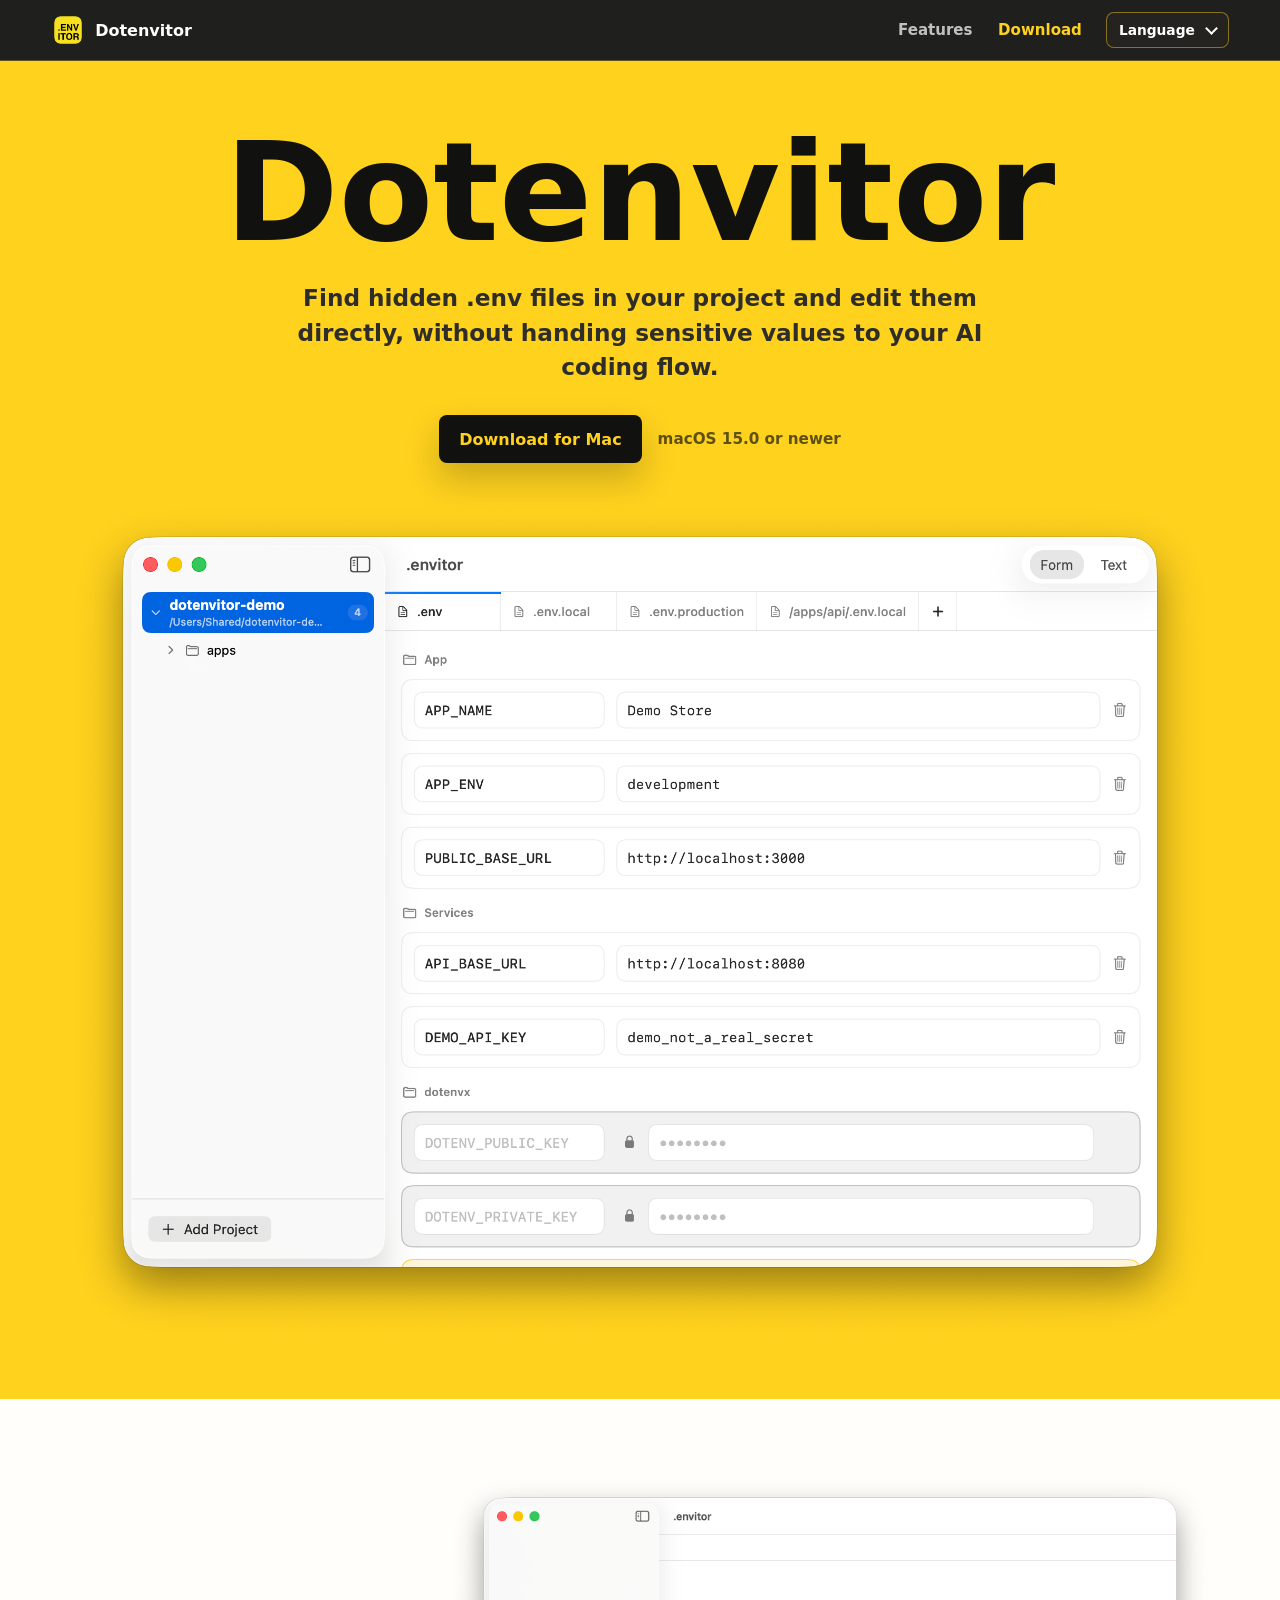
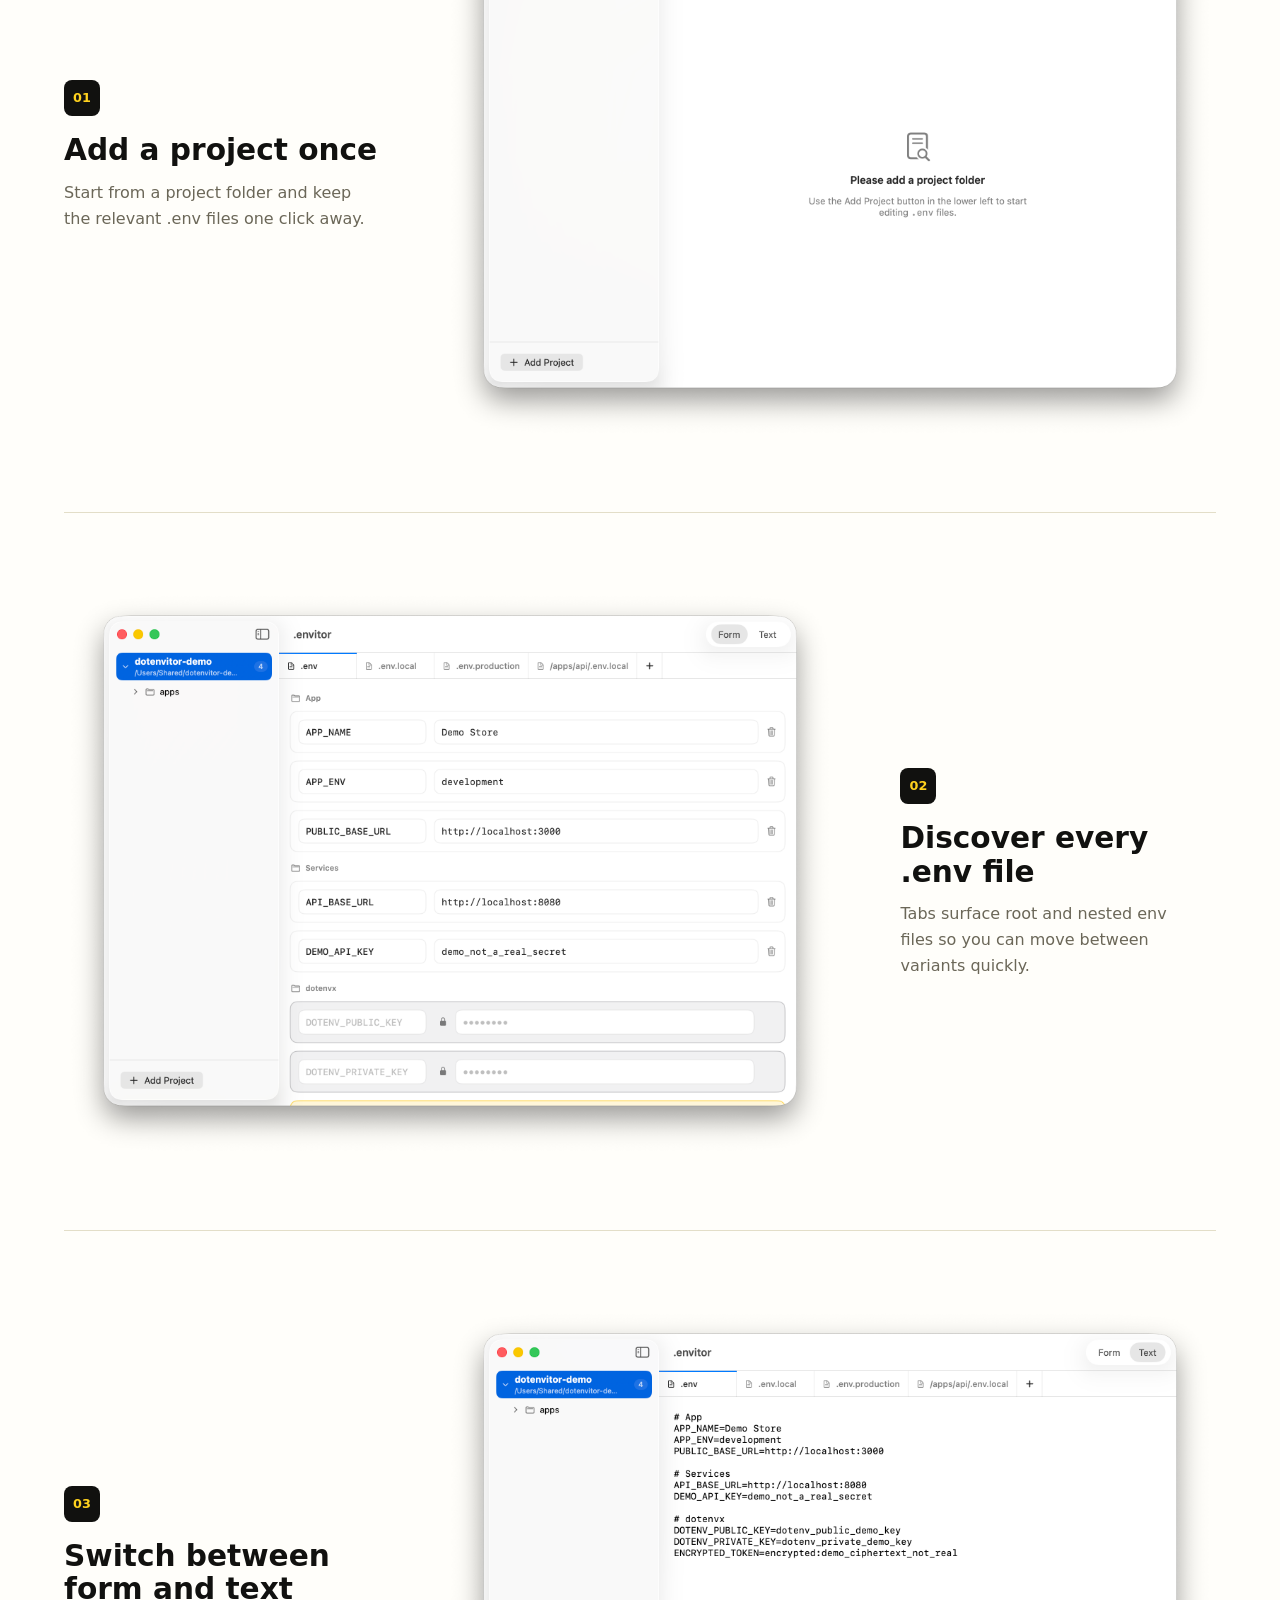
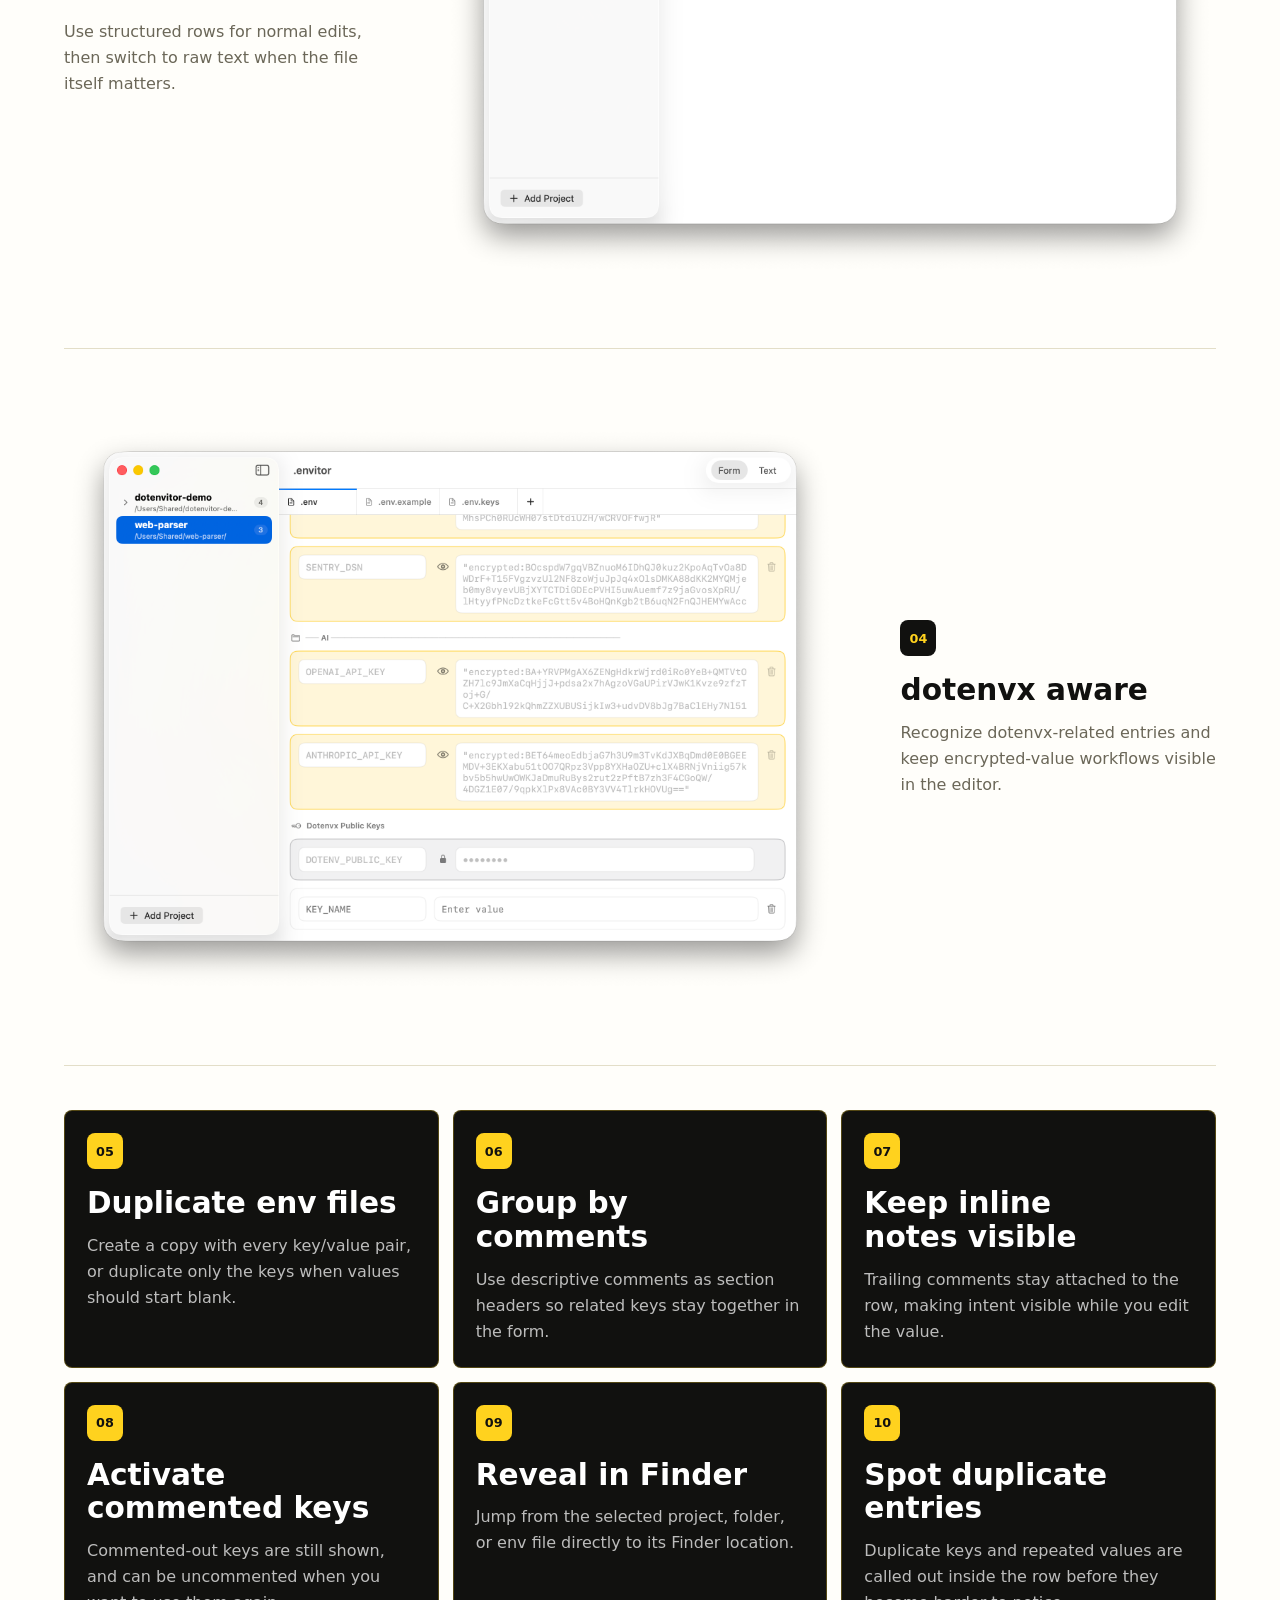
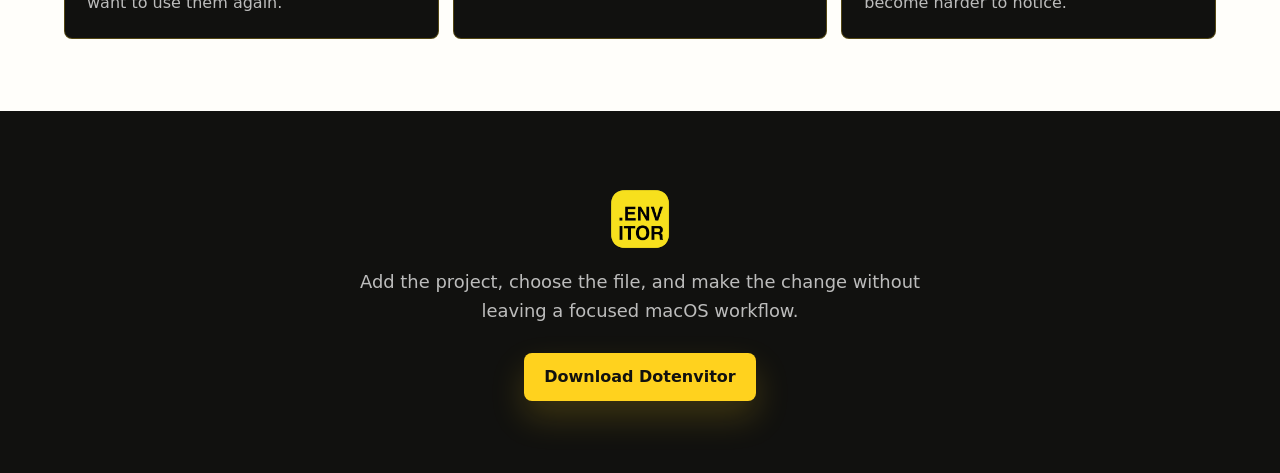
==== index.html @ 1ca611ff "Publish Dotenvitor marketing page The release Pages repository already serves the public download as" ====
<!doctype html>
<html lang="en">
  <head>
    <meta charset="utf-8">
    <meta name="viewport" content="width=device-width, initial-scale=1">
    <title>Dotenvitor - Edit .env files without breaking flow</title>
    <meta
      name="description"
      content="Dotenvitor is a macOS app for finding and editing .env files directly from your project folders."
    >
    <meta name="theme-color" content="#ffd21e">
    <meta property="og:title" content="Dotenvitor">
    <meta
      property="og:description"
      content="Add a project once, find every .env file, and edit values through a focused macOS interface."
    >
    <meta property="og:type" content="website">
    <link rel="icon" href="assets/img/dotenvitor-icon.png">
    <link rel="apple-touch-icon" href="assets/img/dotenvitor-icon.png">
    <link rel="stylesheet" href="assets/css/site.css">
  </head>
  <body>
    <header class="site-header" aria-label="Site header">
      <a class="brand" href="#top" aria-label="Dotenvitor home">
        <img src="assets/img/dotenvitor-icon.png" alt="" width="34" height="34">
        <span>Dotenvitor</span>
      </a>
      <nav class="site-nav" aria-label="Primary navigation">
        <a href="#features" data-i18n="navFeatures">Features</a>
        <a class="nav-download" href="https://bloooi.github.io/dotenvitor-releases/Envitor-1.0-1.dmg" target="_blank" rel="noopener" data-i18n="navDownload">Download</a>
      </nav>
      <div class="language-switcher" data-language-menu aria-label="Language">
        <button
          class="language-trigger"
          type="button"
          data-language-trigger
          data-i18n="languageLabel"
          aria-haspopup="true"
          aria-expanded="false"
        >
          Language
        </button>
        <div class="language-options" role="menu" aria-label="Language">
          <button type="button" role="menuitemradio" data-lang="ko" aria-checked="false">한국어</button>
          <button type="button" role="menuitemradio" data-lang="en" aria-checked="false">English</button>
          <button type="button" role="menuitemradio" data-lang="ja" aria-checked="false">日本語</button>
          <button type="button" role="menuitemradio" data-lang="zh" aria-checked="false">中文</button>
        </div>
      </div>
    </header>

    <main id="top">
      <section class="hero" aria-labelledby="hero-title">
        <div class="hero-copy-block">
          <h1 id="hero-title">Dotenvitor</h1>
          <p class="hero-copy" data-i18n="heroCopy">
            Find hidden .env files in your project and edit them directly, without handing sensitive values to your AI coding flow.
          </p>
          <div class="hero-actions" aria-label="Download actions">
            <a class="button button-primary" href="https://bloooi.github.io/dotenvitor-releases/Envitor-1.0-1.dmg" target="_blank" rel="noopener" data-i18n="downloadForMac">
              Download for Mac
            </a>
            <span class="download-note" data-i18n="downloadNote">macOS 15.0 or newer</span>
          </div>
        </div>
        <figure class="hero-shot">
          <img
            src="assets/img/dotenvitor_S01.png"
            alt="dotenvitor form editor showing multiple .env files in one project"
            width="2184"
            height="1608"
            data-i18n-alt="heroImageAlt"
          >
        </figure>
      </section>

      <section class="features-section" id="features" aria-label="Feature overview">
        <article class="feature-story">
          <div class="feature-copy">
            <span class="feature-mark">01</span>
            <h3 data-i18n="featureOneTitle">Add a project once</h3>
            <p data-i18n="featureOneBody">Start from a project folder and keep the relevant .env files one click away.</p>
          </div>
          <img
            src="assets/img/dotenvitor_S02.png"
            alt="dotenvitor empty project screen with Add Project action"
            width="2184"
            height="1608"
            data-i18n-alt="featureOneAlt"
          >
        </article>

        <article class="feature-story feature-story-reverse">
          <div class="feature-copy">
            <span class="feature-mark">02</span>
            <h3 data-i18n="featureTwoTitle">Discover every .env file</h3>
            <p data-i18n="featureTwoBody">Tabs surface root and nested env files so you can move between variants quickly.</p>
          </div>
          <img
            src="assets/img/dotenvitor_S01.png"
            alt="dotenvitor form mode showing discovered .env tabs"
            width="2184"
            height="1608"
            data-i18n-alt="featureTwoAlt"
          >
        </article>

        <article class="feature-story">
          <div class="feature-copy">
            <span class="feature-mark">03</span>
            <h3 data-i18n="featureThreeTitle">Switch between form and text</h3>
            <p data-i18n="featureThreeBody">Use structured rows for normal edits, then switch to raw text when the file itself matters.</p>
          </div>
          <img
            src="assets/img/dotenvitor_S05.png"
            alt="dotenvitor text mode showing .env content"
            width="2184"
            height="1608"
            data-i18n-alt="featureThreeAlt"
          >
        </article>

        <article class="feature-story feature-story-reverse">
          <div class="feature-copy">
            <span class="feature-mark">04</span>
            <h3 data-i18n="featureFourTitle">dotenvx aware</h3>
            <p data-i18n="featureFourBody">Recognize dotenvx-related entries and keep encrypted-value workflows visible in the editor.</p>
          </div>
          <img
            src="assets/img/dotenvitor_S06.png"
            alt="dotenvitor screen showing dotenvx-related encrypted entries"
            width="2184"
            height="1608"
            data-i18n-alt="featureFourAlt"
          >
        </article>

        <div class="feature-grid" id="more-features" aria-label="More features">
          <article>
            <span class="feature-mark">05</span>
            <h3 data-i18n="featureFiveTitle">Duplicate env files</h3>
            <p data-i18n="featureFiveBody">Create a copy with every key/value pair, or duplicate only the keys when values should start blank.</p>
          </article>
          <article>
            <span class="feature-mark">06</span>
            <h3 data-i18n="featureSixTitle">Group by comments</h3>
            <p data-i18n="featureSixBody">Use descriptive comments as section headers so related keys stay together in the form.</p>
          </article>
          <article>
            <span class="feature-mark">07</span>
            <h3 data-i18n="featureSevenTitle">Keep inline notes visible</h3>
            <p data-i18n="featureSevenBody">Trailing comments stay attached to the row, making intent visible while you edit the value.</p>
          </article>
          <article>
            <span class="feature-mark">08</span>
            <h3 data-i18n="featureEightTitle">Activate commented keys</h3>
            <p data-i18n="featureEightBody">Commented-out keys are still shown, and can be uncommented when you want to use them again.</p>
          </article>
          <article>
            <span class="feature-mark">09</span>
            <h3 data-i18n="featureNineTitle">Reveal in Finder</h3>
            <p data-i18n="featureNineBody">Jump from the selected project, folder, or env file directly to its Finder location.</p>
          </article>
          <article>
            <span class="feature-mark">10</span>
            <h3 data-i18n="featureTenTitle">Spot duplicate entries</h3>
            <p data-i18n="featureTenBody">Duplicate keys and repeated values are called out inside the row before they become harder to notice.</p>
          </article>
        </div>
      </section>

      <section class="final-cta" aria-label="Download">
        <img src="assets/img/dotenvitor-icon.png" alt="" width="72" height="72">
        <p data-i18n="finalBody">Add the project, choose the file, and make the change without leaving a focused macOS workflow.</p>
        <a class="button button-primary" href="https://bloooi.github.io/dotenvitor-releases/Envitor-1.0-1.dmg" target="_blank" rel="noopener" data-i18n="finalDownload">
          Download Dotenvitor
        </a>
      </section>
    </main>

    <script>
      const COPY = {
        en: {
          navFeatures: "Features",
          navDownload: "Download",
          heroCopy: "Find hidden .env files in your project and edit them directly, without handing sensitive values to your AI coding flow.",
          downloadForMac: "Download for Mac",
          downloadNote: "macOS 15.0 or newer",
          heroImageAlt: "dotenvitor form editor showing multiple .env files in one project",
          featureOneTitle: "Add a project once",
          featureOneBody: "Start from a project folder and keep the relevant .env files one click away.",
          featureOneAlt: "dotenvitor empty project screen with Add Project action",
          featureTwoTitle: "Discover every .env file",
          featureTwoBody: "Tabs surface root and nested env files so you can move between variants quickly.",
          featureTwoAlt: "dotenvitor form mode showing discovered .env tabs",
          featureThreeTitle: "Switch between form and text",
          featureThreeBody: "Use structured rows for normal edits, then switch to raw text when the file itself matters.",
          featureThreeAlt: "dotenvitor text mode showing .env content",
          featureFourTitle: "dotenvx aware",
          featureFourBody: "Recognize dotenvx-related entries and keep encrypted-value workflows visible in the editor.",
          featureFourAlt: "dotenvitor screen showing dotenvx-related encrypted entries",
          featureFiveTitle: "Duplicate env files",
          featureFiveBody: "Create a copy with every key/value pair, or duplicate only the keys when values should start blank.",
          featureSixTitle: "Group by comments",
          featureSixBody: "Use descriptive comments as section headers so related keys stay together in the form.",
          featureSevenTitle: "Keep inline notes visible",
          featureSevenBody: "Trailing comments stay attached to the row, making intent visible while you edit the value.",
          featureEightTitle: "Activate commented keys",
          featureEightBody: "Commented-out keys are still shown, and can be uncommented when you want to use them again.",
          featureNineTitle: "Reveal in Finder",
          featureNineBody: "Jump from the selected project, folder, or env file directly to its Finder location.",
          featureTenTitle: "Spot duplicate entries",
          featureTenBody: "Duplicate keys and repeated values are called out inside the row before they become harder to notice.",
          finalBody: "Add the project, choose the file, and make the change without leaving a focused macOS workflow.",
          languageLabel: "Language",
          finalDownload: "Download Dotenvitor"
        },
        ko: {
          navFeatures: "기능",
          navDownload: "다운로드",
          heroCopy: "프로젝트 안의 숨겨진 .env 파일을 찾아, 민감한 값을 AI 코딩 흐름에 맡기지 않고 직접 편집하세요.",
          downloadForMac: "Mac용 다운로드",
          downloadNote: "macOS 15.0 이상",
          heroImageAlt: "한 프로젝트의 여러 .env 파일을 보여주는 dotenvitor 폼 편집 화면",
          featureOneTitle: "프로젝트 한 번 추가",
          featureOneBody: "프로젝트 폴더에서 시작해 관련 .env 파일을 가까이에 둡니다.",
          featureOneAlt: "프로젝트 추가 동작이 있는 dotenvitor 빈 프로젝트 화면",
          featureTwoTitle: "모든 .env 파일 발견",
          featureTwoBody: "루트와 중첩된 env 파일을 탭으로 보여줘 변형 파일 사이를 빠르게 이동합니다.",
          featureTwoAlt: "발견된 .env 탭을 보여주는 dotenvitor 폼 모드",
          featureThreeTitle: "폼과 텍스트 전환",
          featureThreeBody: "일상적인 수정은 구조화된 행으로, 파일 자체를 봐야 할 때는 원문 텍스트로 전환합니다.",
          featureThreeAlt: ".env 내용을 보여주는 dotenvitor 텍스트 모드",
          featureFourTitle: "dotenvx 인식",
          featureFourBody: "dotenvx 관련 항목을 인식하고 암호화 값 흐름을 편집기 안에서 확인할 수 있게 합니다.",
          featureFourAlt: "dotenvx 관련 암호화 항목을 보여주는 dotenvitor 화면",
          featureFiveTitle: "env 파일 복제",
          featureFiveBody: "키와 값을 그대로 복제하거나, 값 없이 키만 복제해 새 환경 파일을 빠르게 시작합니다.",
          featureSixTitle: "주석 기반 그룹",
          featureSixBody: "설명용 주석을 섹션 헤더처럼 사용해 관련 키를 폼 안에서 묶어 보여줍니다.",
          featureSevenTitle: "인라인 설명 유지",
          featureSevenBody: "값 뒤의 주석을 행에 붙여 보여줘, 편집 중에도 해당 값의 의도를 놓치지 않습니다.",
          featureEightTitle: "주석 처리된 키 활성화",
          featureEightBody: "주석 처리된 키도 숨기지 않고 보여주며, 필요할 때 바로 주석을 해제해 사용할 수 있습니다.",
          featureNineTitle: "Finder로 이동",
          featureNineBody: "선택한 프로젝트, 폴더, env 파일의 실제 Finder 위치로 바로 이동합니다.",
          featureTenTitle: "중복 항목 확인",
          featureTenBody: "중복 키와 반복되는 값을 행 안에서 표시해 놓치기 쉬운 충돌을 빠르게 발견합니다.",
          finalBody: "프로젝트를 추가하고 파일을 고른 뒤, 집중된 macOS 흐름 안에서 바로 수정하세요.",
          languageLabel: "언어",
          finalDownload: "Dotenvitor 다운로드"
        },
        ja: {
          navFeatures: "機能",
          navDownload: "ダウンロード",
          heroCopy: "プロジェクト内の隠れた .env ファイルを見つけ、機密値をAIコーディングの流れに任せず直接編集できます。",
          downloadForMac: "Mac版をダウンロード",
          downloadNote: "macOS 15.0以降",
          heroImageAlt: "1つのプロジェクト内の複数の.envファイルを表示するdotenvitorのフォーム編集画面",
          featureOneTitle: "プロジェクトを一度追加",
          featureOneBody: "プロジェクトフォルダから始めて、関連する .env ファイルをすぐ開けるようにします。",
          featureOneAlt: "Add Project操作が表示されたdotenvitorの空プロジェクト画面",
          featureTwoTitle: "すべての .env ファイルを検出",
          featureTwoBody: "ルートやネストしたenvファイルをタブで表示し、バリエーション間を素早く移動できます。",
          featureTwoAlt: "検出された.envタブを表示するdotenvitorのフォームモード",
          featureThreeTitle: "フォームとテキストを切り替え",
          featureThreeBody: "通常の編集は構造化された行で、ファイル自体を確認したい時は生テキストに切り替えられます。",
          featureThreeAlt: ".envの内容を表示するdotenvitorのテキストモード",
          featureFourTitle: "dotenvx対応",
          featureFourBody: "dotenvx関連の項目を認識し、暗号化値のワークフローをエディタ内で見える状態にします。",
          featureFourAlt: "dotenvx関連の暗号化項目を表示するdotenvitor画面",
          featureFiveTitle: "envファイルを複製",
          featureFiveBody: "キーと値をすべて含めて複製することも、値を空にしてキーだけ複製することもできます。",
          featureSixTitle: "コメントでグループ化",
          featureSixBody: "説明コメントをセクション見出しとして使い、関連するキーをフォーム内でまとめます。",
          featureSevenTitle: "インラインメモを表示",
          featureSevenBody: "末尾コメントを行に残し、値を編集している間も意図を確認できます。",
          featureEightTitle: "コメントアウトしたキーを有効化",
          featureEightBody: "コメントアウトされたキーも表示し、必要な時にコメントを外して再び使えます。",
          featureNineTitle: "Finderで表示",
          featureNineBody: "選択したプロジェクト、フォルダ、envファイルの場所をFinderで直接開けます。",
          featureTenTitle: "重複を見つける",
          featureTenBody: "重複キーや繰り返しの値を行の中で示し、見落としやすい衝突を見つけやすくします。",
          finalBody: "プロジェクトを追加し、ファイルを選び、集中したmacOSワークフローの中で変更できます。",
          languageLabel: "言語",
          finalDownload: "Dotenvitorをダウンロード"
        },
        zh: {
          navFeatures: "功能",
          navDownload: "下载",
          heroCopy: "在项目中找到隐藏的 .env 文件，并直接编辑它们，不必把敏感值交给 AI 编码流程处理。",
          downloadForMac: "下载 Mac 版",
          downloadNote: "macOS 15.0 或更高版本",
          heroImageAlt: "dotenvitor 表单编辑界面，显示一个项目中的多个 .env 文件",
          featureOneTitle: "添加一次项目",
          featureOneBody: "从项目文件夹开始，让相关 .env 文件随时可达。",
          featureOneAlt: "dotenvitor 空项目界面，显示添加项目操作",
          featureTwoTitle: "发现所有 .env 文件",
          featureTwoBody: "用标签显示根目录和嵌套的 env 文件，让你快速切换不同变体。",
          featureTwoAlt: "dotenvitor 表单模式，显示已发现的 .env 标签",
          featureThreeTitle: "在表单和文本间切换",
          featureThreeBody: "日常修改使用结构化行；需要查看文件本身时，切换到原始文本。",
          featureThreeAlt: "dotenvitor 文本模式，显示 .env 内容",
          featureFourTitle: "识别 dotenvx",
          featureFourBody: "识别 dotenvx 相关条目，让加密值工作流在编辑器中保持可见。",
          featureFourAlt: "dotenvitor 界面，显示 dotenvx 相关加密条目",
          featureFiveTitle: "复制 env 文件",
          featureFiveBody: "可以连同键和值一起复制，也可以只复制键，让新环境文件从空值开始。",
          featureSixTitle: "按注释分组",
          featureSixBody: "把说明性注释作为分区标题，在表单中把相关键放在一起。",
          featureSevenTitle: "保留行内说明",
          featureSevenBody: "值后的注释会留在对应行上，编辑时也能看到这个值的用途。",
          featureEightTitle: "启用注释掉的键",
          featureEightBody: "被注释掉的键仍会显示，需要时可以取消注释并再次使用。",
          featureNineTitle: "在 Finder 中显示",
          featureNineBody: "从所选项目、文件夹或 env 文件直接跳到 Finder 中的位置。",
          featureTenTitle: "发现重复项",
          featureTenBody: "在行内提示重复的键和重复的值，更容易发现容易忽略的冲突。",
          finalBody: "添加项目、选择文件，然后在专注的 macOS 工作流中完成修改。",
          languageLabel: "语言",
          finalDownload: "下载 Dotenvitor"
        }
      };

      const languageMenu = document.querySelector("[data-language-menu]");
      const languageTrigger = document.querySelector("[data-language-trigger]");
      const languageOptions = document.querySelectorAll("[data-lang]");
      const translatableNodes = document.querySelectorAll("[data-i18n]");
      const translatableAlts = document.querySelectorAll("[data-i18n-alt]");

      function preferredLanguage() {
        const saved = localStorage.getItem("dotenvitor-lang");
        if (COPY[saved]) return saved;
        const browserLanguage = navigator.language.toLowerCase();
        if (browserLanguage.startsWith("ko")) return "ko";
        if (browserLanguage.startsWith("ja")) return "ja";
        if (browserLanguage.startsWith("zh")) return "zh";
        return "en";
      }

      function applyLanguage(lang) {
        const pack = COPY[lang] || COPY.en;
        document.documentElement.lang = lang === "zh" ? "zh-Hans" : lang;
        translatableNodes.forEach((node) => {
          node.textContent = pack[node.dataset.i18n];
        });
        translatableAlts.forEach((node) => {
          node.alt = pack[node.dataset.i18nAlt];
        });
        languageOptions.forEach((option) => {
          option.setAttribute("aria-checked", String(option.dataset.lang === lang));
        });
        localStorage.setItem("dotenvitor-lang", lang);
      }

      function setLanguageMenuOpen(open) {
        languageMenu.dataset.open = String(open);
        languageTrigger.setAttribute("aria-expanded", String(open));
      }

      languageTrigger.addEventListener("click", () => {
        setLanguageMenuOpen(languageMenu.dataset.open !== "true");
      });

      languageOptions.forEach((option) => {
        option.addEventListener("click", () => {
          applyLanguage(option.dataset.lang);
          setLanguageMenuOpen(false);
        });
      });

      document.addEventListener("click", (event) => {
        if (languageMenu.contains(event.target) === false) {
          setLanguageMenuOpen(false);
        }
      });

      document.addEventListener("keydown", (event) => {
        if (event.key === "Escape") {
          setLanguageMenuOpen(false);
        }
      });

      applyLanguage(preferredLanguage());
    </script>
  </body>
</html>
---- assets/css/site.css ----
:root {
  color-scheme: light;
  --ink: #11110f;
  --ink-soft: #2e2d28;
  --muted: #6b6758;
  --paper: #fffefa;
  --paper-soft: #f6f5ec;
  --line: #e3dec8;
  --accent: #ffd21e;
  --accent-strong: #f5bf00;
  --accent-soft: #fff2a8;
  font-family: Inter, ui-sans-serif, system-ui, -apple-system, BlinkMacSystemFont, "Segoe UI", sans-serif;
}

* {
  box-sizing: border-box;
}

html {
  scroll-behavior: smooth;
}

body {
  width: 100%;
  max-width: 100%;
  margin: 0;
  overflow-x: hidden;
  background: var(--paper);
  color: var(--ink);
}

a {
  color: inherit;
  text-decoration: none;
}

img {
  display: block;
  max-width: 100%;
  height: auto;
}

main,
.hero,
.hero > *,
.hero-copy-block,
.features-section,
.feature-story,
.feature-story > *,
.feature-copy,
.feature-grid,
.feature-grid > * {
  min-width: 0;
}

.site-header {
  position: sticky;
  top: 0;
  z-index: 20;
  display: grid;
  grid-template-columns: auto 1fr auto;
  align-items: center;
  gap: 24px;
  padding: 12px clamp(20px, 4vw, 56px);
  color: #fff;
  background: rgb(17 17 15 / 94%);
  border-bottom: 1px solid rgb(255 210 30 / 28%);
  backdrop-filter: blur(18px);
}

.brand,
.site-nav,
.language-switcher {
  display: flex;
  align-items: center;
}

.brand {
  gap: 10px;
  min-width: 0;
  font-size: 1rem;
  font-weight: 850;
}

.brand img,
.final-cta img {
  border-radius: 8px;
}

.site-nav {
  justify-content: flex-end;
  gap: clamp(14px, 2vw, 26px);
  color: rgb(255 255 255 / 72%);
  font-size: 0.94rem;
  font-weight: 750;
}

.site-nav a {
  white-space: nowrap;
}

.site-nav a:hover,
.site-nav a:focus-visible,
.nav-download {
  color: var(--accent);
}

.language-switcher {
  position: relative;
  justify-content: flex-end;
}

.language-trigger {
  display: inline-flex;
  align-items: center;
  justify-content: space-between;
  gap: 12px;
  min-width: 104px;
  min-height: 36px;
  padding: 0 12px;
  color: #fff;
  background: #24231f;
  border: 1px solid rgb(255 210 30 / 46%);
  border-radius: 8px;
  font: inherit;
  font-size: 0.86rem;
  font-weight: 750;
  cursor: pointer;
}

.language-trigger::after {
  content: "";
  width: 7px;
  height: 7px;
  border-right: 2px solid currentColor;
  border-bottom: 2px solid currentColor;
  transform: translateY(-2px) rotate(45deg);
}

.language-trigger:hover,
.language-trigger:focus-visible,
.language-switcher[data-open="true"] .language-trigger {
  border-color: var(--accent);
}

.language-options {
  position: absolute;
  top: calc(100% + 8px);
  right: 0;
  z-index: 30;
  display: grid;
  gap: 4px;
  min-width: 150px;
  padding: 6px;
  opacity: 0;
  visibility: hidden;
  pointer-events: none;
  background: #171714;
  border: 1px solid rgb(255 210 30 / 34%);
  border-radius: 8px;
  box-shadow: 0 18px 40px rgb(0 0 0 / 28%);
  transform: translateY(-4px);
  transition: opacity 120ms ease, transform 120ms ease, visibility 120ms ease;
}

.language-switcher:hover .language-options,
.language-switcher:focus-within .language-options,
.language-switcher[data-open="true"] .language-options {
  opacity: 1;
  visibility: visible;
  pointer-events: auto;
  transform: translateY(0);
}

.language-options button {
  display: grid;
  grid-template-columns: 18px 1fr;
  align-items: center;
  gap: 8px;
  width: 100%;
  min-height: 34px;
  padding: 0 10px;
  color: rgb(255 255 255 / 78%);
  text-align: left;
  background: transparent;
  border: 0;
  border-radius: 6px;
  font: inherit;
  font-size: 0.86rem;
  font-weight: 750;
  cursor: pointer;
}

.language-options button::before {
  content: "";
}

.language-options button[aria-checked="true"] {
  color: #fff;
  background: rgb(255 210 30 / 14%);
}

.language-options button[aria-checked="true"]::before {
  content: "✓";
  color: var(--accent);
}

.language-options button:hover,
.language-options button:focus-visible {
  color: #fff;
  background: rgb(255 255 255 / 10%);
}

.hero {
  display: grid;
  grid-template-columns: 1fr;
  align-items: center;
  gap: 34px;
  padding: 70px clamp(20px, 5vw, 72px) 54px;
  background: var(--accent);
}

.hero-copy-block {
  width: 100%;
  max-width: 1040px;
  margin: 0 auto;
  text-align: center;
}

h1,
h2,
h3,
p {
  text-wrap: pretty;
}

h1 {
  max-width: 100%;
  margin: 0;
  overflow-wrap: anywhere;
  font-size: 8.6rem;
  line-height: 0.9;
  letter-spacing: 0;
}

h2 {
  margin: 0;
  font-size: 3.6rem;
  line-height: 1.02;
  letter-spacing: 0;
}

h3 {
  margin: 0;
  font-size: 1.85rem;
  line-height: 1.14;
  letter-spacing: 0;
}

.hero-copy {
  max-width: 760px;
  margin: 26px auto 0;
  color: var(--ink-soft);
  font-size: 1.45rem;
  line-height: 1.5;
  font-weight: 650;
  overflow-wrap: anywhere;
}

.hero-actions {
  display: flex;
  align-items: center;
  justify-content: center;
  gap: 16px;
  flex-wrap: wrap;
  margin-top: 30px;
}

.button {
  display: inline-flex;
  align-items: center;
  justify-content: center;
  min-height: 48px;
  padding: 0 20px;
  border-radius: 8px;
  font-weight: 850;
  line-height: 1.2;
  white-space: nowrap;
}

.button-primary {
  color: var(--accent);
  background: var(--ink);
  box-shadow: 0 16px 34px rgb(17 17 15 / 22%);
}

.button-primary:hover,
.button-primary:focus-visible {
  color: #fff;
  background: #292719;
}

.download-note {
  color: rgb(17 17 15 / 68%);
  font-size: 0.95rem;
  font-weight: 750;
}

.hero-shot {
  width: 100%;
  max-width: 1180px;
  min-width: 0;
  margin: 0 auto;
}

.hero-shot img,
.feature-story img {
  width: 100%;
  min-width: 0;
  background: transparent;
  border: 0;
  border-radius: 0;
  box-shadow: none;
}

.features-section,
.final-cta {
  padding: 72px clamp(20px, 5vw, 72px);
}

.features-section {
  background: var(--paper);
}

.feature-story {
  display: grid;
  grid-template-columns: minmax(260px, 0.58fr) minmax(0, 1.42fr);
  align-items: center;
  gap: clamp(24px, 5vw, 64px);
  width: 100%;
  max-width: 1180px;
  margin: 0 auto 76px;
  padding-bottom: 72px;
  border-bottom: 1px solid var(--line);
}

.feature-story:last-of-type {
  margin-bottom: 44px;
}

.feature-story-reverse {
  grid-template-columns: minmax(0, 1.42fr) minmax(260px, 0.58fr);
}

.feature-story-reverse .feature-copy {
  order: 2;
}

.feature-story-reverse img {
  order: 1;
}

.feature-copy {
  width: 100%;
  max-width: 560px;
}

.feature-copy p,
.feature-grid p,
.final-cta p {
  margin: 12px 0 0;
  color: var(--muted);
  font-size: 1rem;
  line-height: 1.62;
}

.feature-mark {
  display: inline-flex;
  align-items: center;
  justify-content: center;
  width: 36px;
  height: 36px;
  margin-bottom: 18px;
  color: var(--accent);
  background: var(--ink);
  border-radius: 8px;
  font-size: 0.8rem;
  font-weight: 850;
}

.feature-grid {
  display: grid;
  grid-template-columns: repeat(3, minmax(0, 1fr));
  gap: 14px;
  width: 100%;
  max-width: 1180px;
  margin: 0 auto;
}

.feature-grid article {
  min-height: 230px;
  padding: 22px;
  color: #fff;
  background: var(--ink);
  border: 1px solid rgb(255 210 30 / 28%);
  border-radius: 8px;
}

.feature-grid .feature-mark {
  color: var(--ink);
  background: var(--accent);
}

.feature-grid p {
  color: rgb(255 255 255 / 72%);
}

.final-cta {
  display: grid;
  justify-items: center;
  text-align: center;
  background: var(--ink);
  color: #fff;
}

.final-cta p {
  max-width: 620px;
  color: rgb(255 255 255 / 72%);
  font-size: 1.12rem;
}

.final-cta .button {
  margin-top: 28px;
}

.final-cta .button-primary {
  color: var(--ink);
  background: var(--accent);
  box-shadow: 0 16px 34px rgb(255 210 30 / 18%);
}

.final-cta .button-primary:hover,
.final-cta .button-primary:focus-visible {
  color: var(--ink);
  background: var(--accent-strong);
}

@media (max-width: 1180px) {
  h1 {
    font-size: 6.8rem;
  }
}

@media (max-width: 980px) {
  .site-header {
    grid-template-columns: 1fr auto;
  }

  .site-nav {
    display: none;
  }

  .feature-story,
  .feature-story-reverse {
    grid-template-columns: 1fr;
    align-items: start;
  }

  .feature-story-reverse .feature-copy,
  .feature-story-reverse img {
    order: initial;
  }

  .feature-grid {
    grid-template-columns: repeat(2, minmax(0, 1fr));
  }
}

@media (max-width: 640px) {
  .site-header {
    gap: 12px;
    grid-template-columns: 1fr;
  }

  .language-switcher {
    width: 100%;
    justify-content: stretch;
  }

  .language-trigger {
    width: 100%;
    max-width: none;
  }

  .language-options {
    right: 0;
    left: 0;
  }

  .hero {
    gap: 28px;
    padding-top: 46px;
  }

  .hero-copy-block,
  .feature-copy,
  .feature-grid {
    width: calc(100vw - 88px);
    max-width: 302px;
  }

  .hero-copy-block {
    width: calc(100vw - 124px);
    max-width: 266px;
  }

  .hero-shot,
  .feature-story {
    width: 100vw;
    max-width: none;
    margin-left: calc(50% - 50vw);
    margin-right: calc(50% - 50vw);
  }

  .hero-shot img,
  .feature-story img {
    width: 100vw;
    max-width: none;
  }

  .feature-copy {
    margin: 0 auto;
  }

  h1 {
    font-size: 2.9rem;
  }

  h2 {
    font-size: 2rem;
  }

  h3 {
    font-size: 1.32rem;
  }

  .hero-copy {
    font-size: 1.08rem;
    overflow-wrap: anywhere;
  }

  .feature-copy p,
  .feature-grid p,
  .final-cta p {
    overflow-wrap: anywhere;
  }

  .hero-actions,
  .button {
    width: 100%;
  }

  .download-note {
    width: 100%;
    text-align: center;
  }

  .features-section,
  .final-cta {
    padding: 52px 18px;
  }

  .feature-story {
    margin-bottom: 52px;
    padding-bottom: 52px;
  }

  .feature-grid {
    grid-template-columns: 1fr;
  }
}
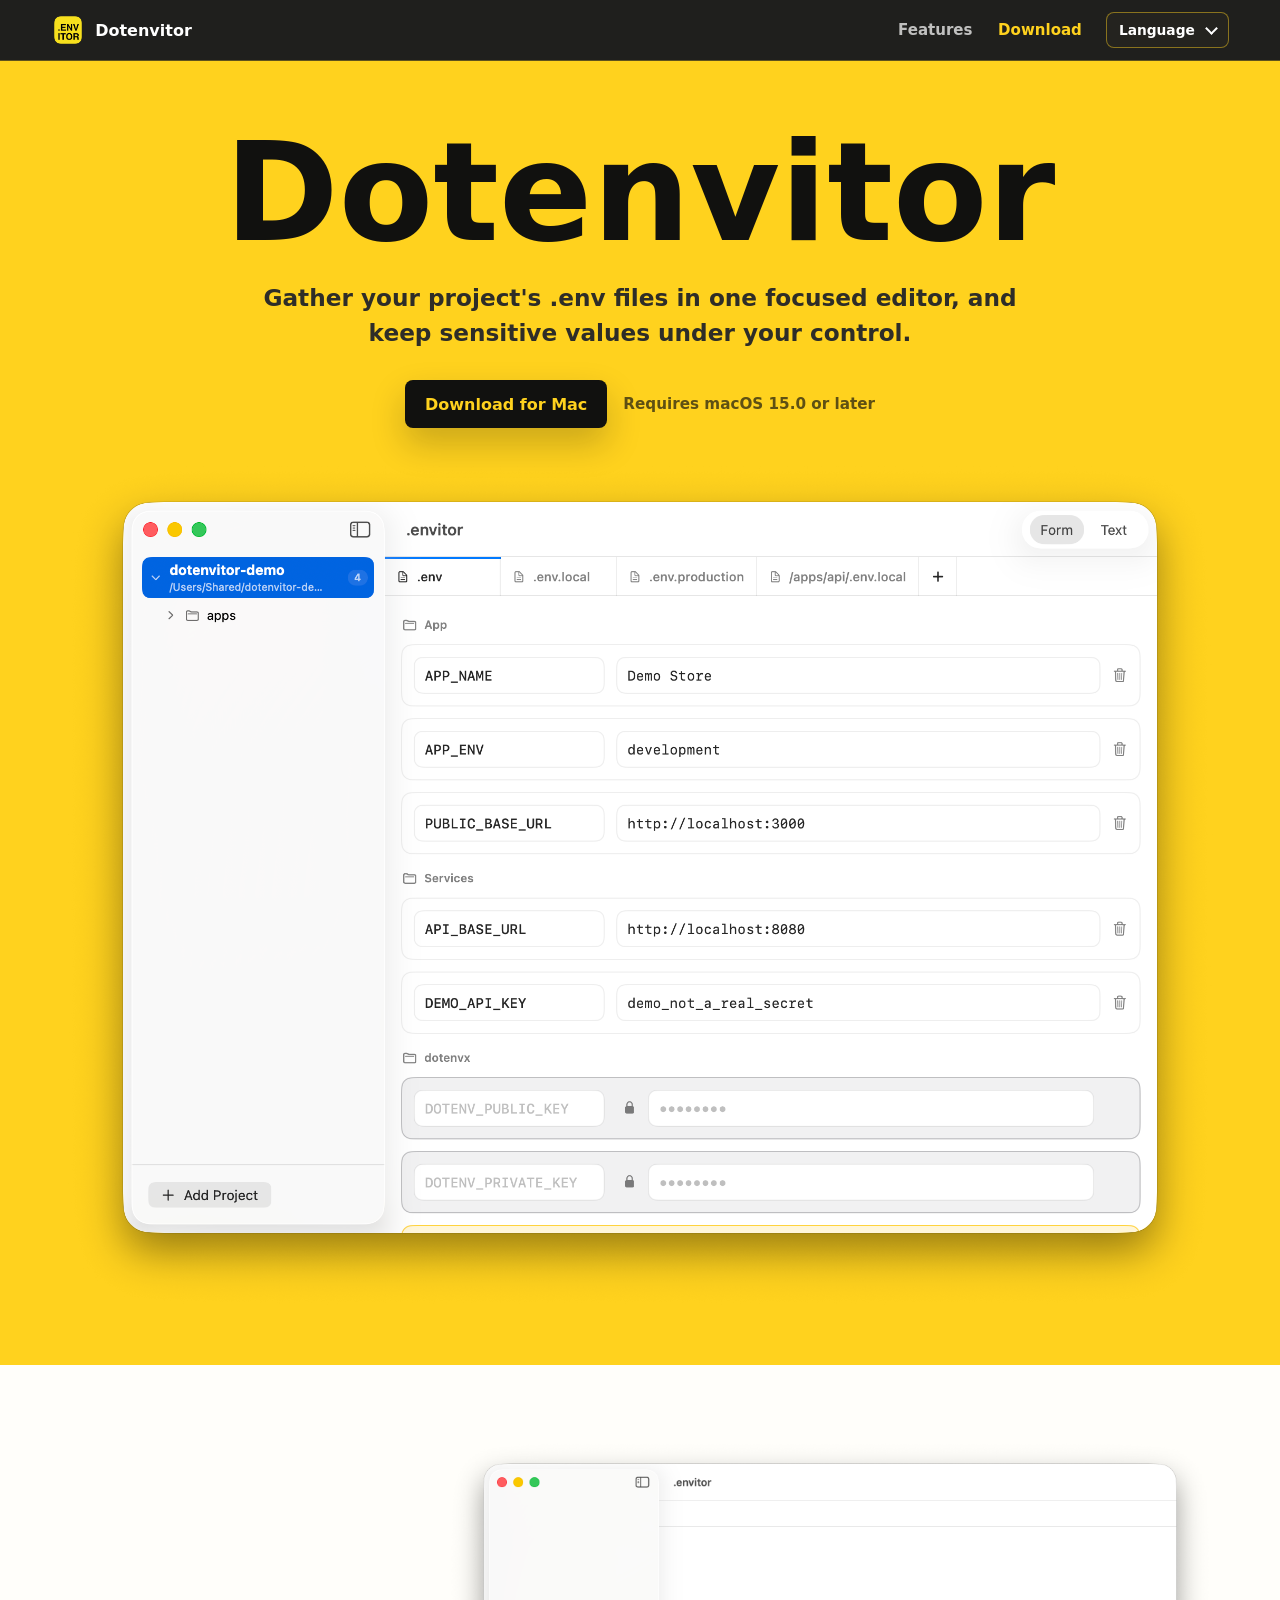
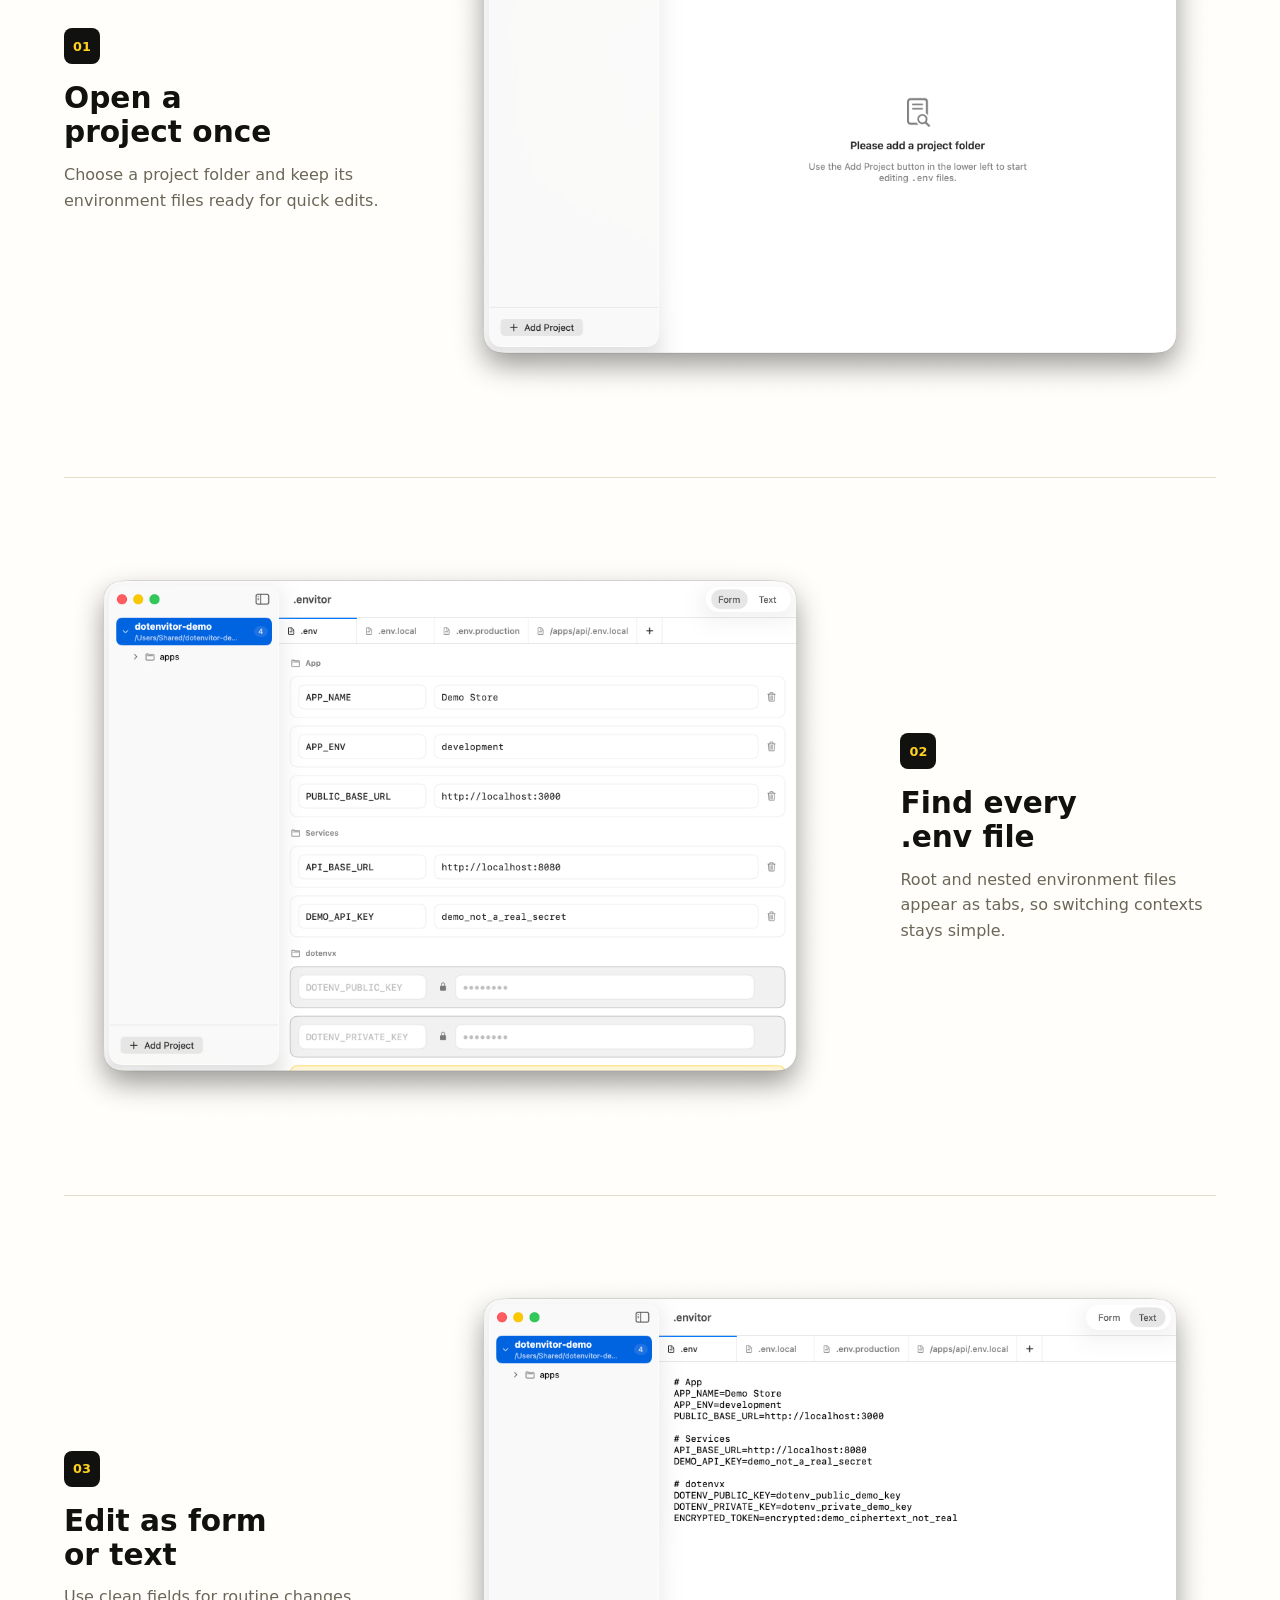
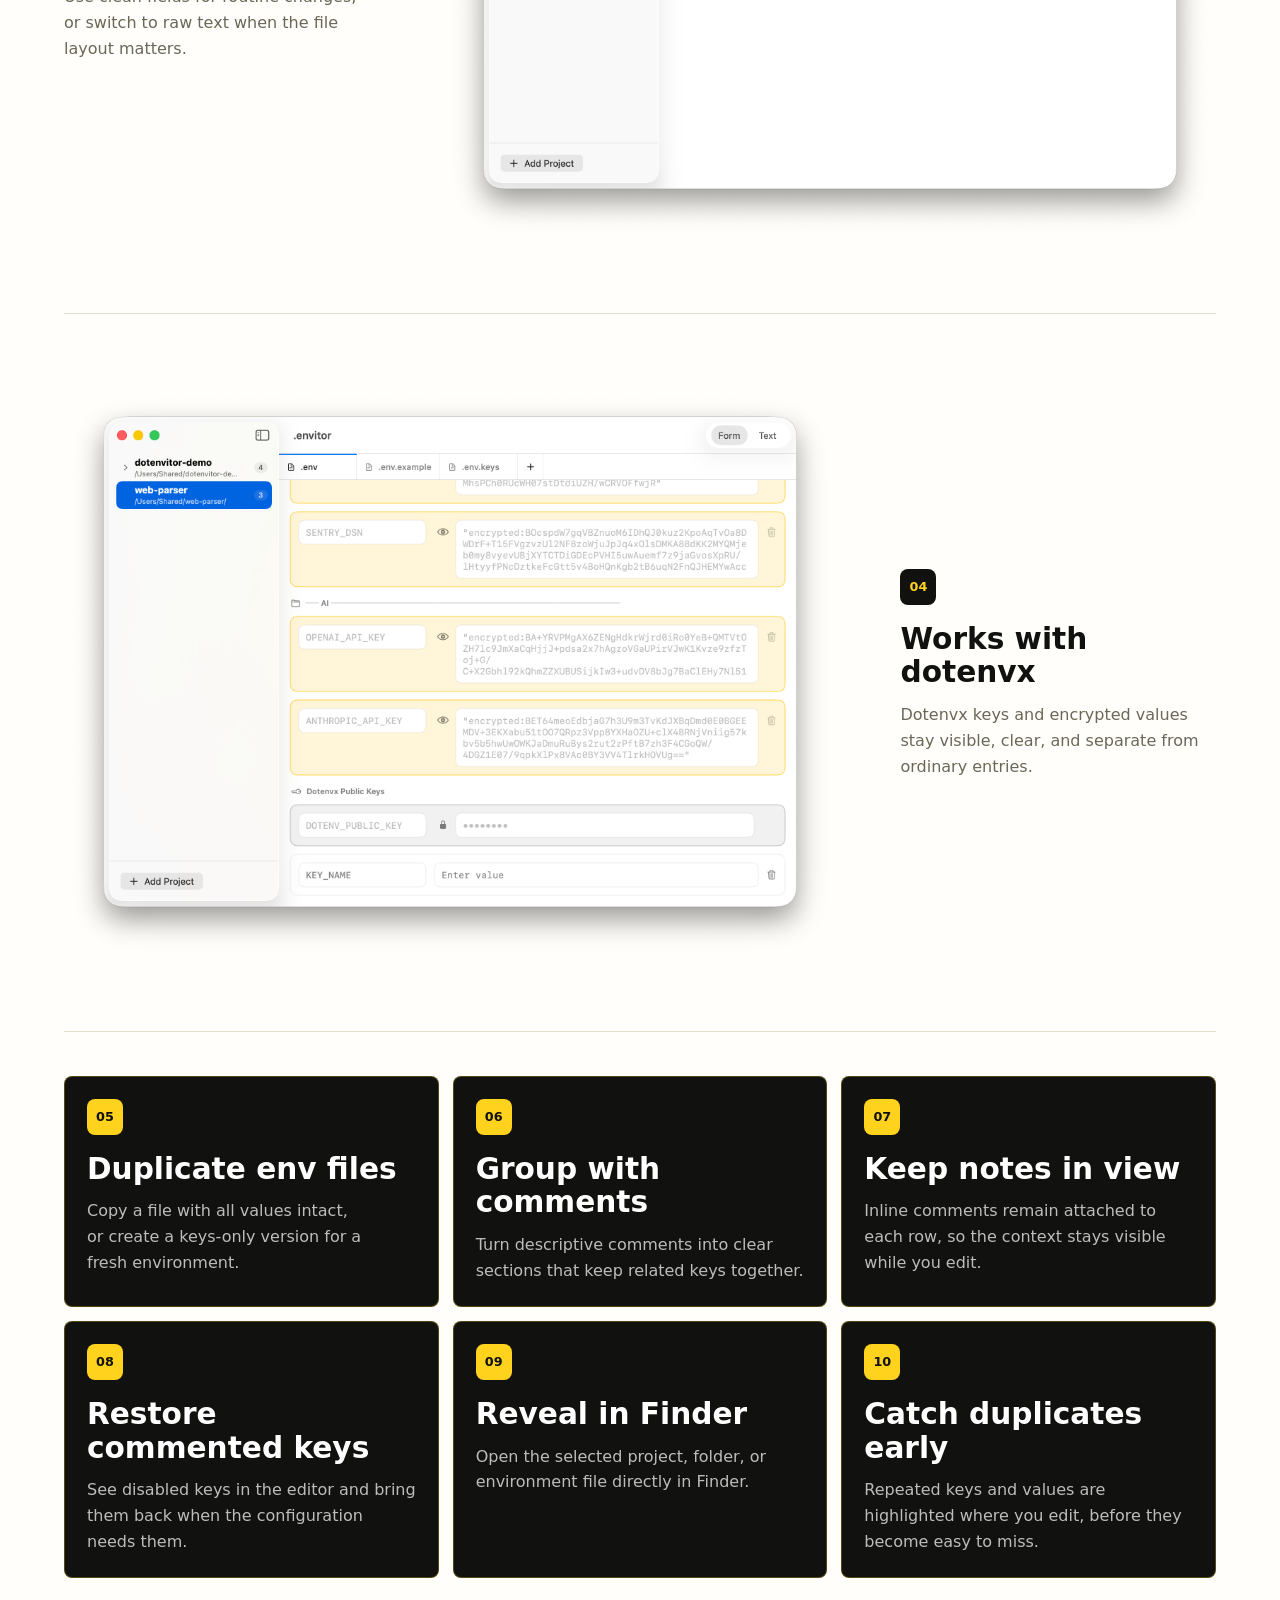
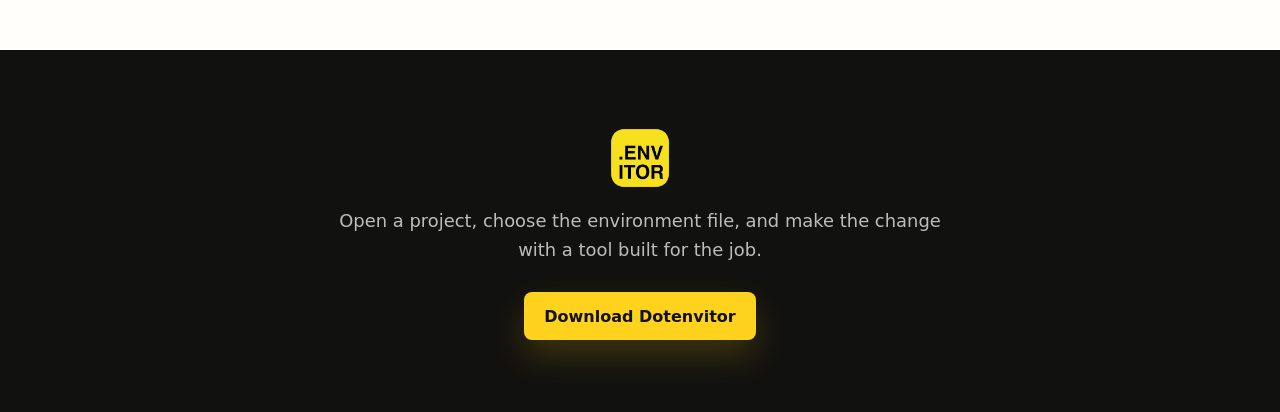
==== commit 85a89c7f: "Polish landing page copy The public Pages copy has been updated to match the source site, replacing " ====
--- a/index.html
+++ b/index.html
@@ -3,16 +3,16 @@
   <head>
     <meta charset="utf-8">
     <meta name="viewport" content="width=device-width, initial-scale=1">
-    <title>Dotenvitor - Edit .env files without breaking flow</title>
+    <title>Dotenvitor - A focused .env editor for macOS</title>
     <meta
       name="description"
-      content="Dotenvitor is a macOS app for finding and editing .env files directly from your project folders."
+      content="Dotenvitor gathers your project's .env files in one focused macOS editor."
     >
     <meta name="theme-color" content="#ffd21e">
     <meta property="og:title" content="Dotenvitor">
     <meta
       property="og:description"
-      content="Add a project once, find every .env file, and edit values through a focused macOS interface."
+      content="Open a project once, review every .env file, and edit values with a dedicated macOS workflow."
     >
     <meta property="og:type" content="website">
     <link rel="icon" href="assets/img/dotenvitor-icon.png">
@@ -27,7 +27,7 @@
       </a>
       <nav class="site-nav" aria-label="Primary navigation">
         <a href="#features" data-i18n="navFeatures">Features</a>
-        <a class="nav-download" href="https://bloooi.github.io/dotenvitor-releases/Envitor-1.0-1.dmg" target="_blank" rel="noopener" data-i18n="navDownload">Download</a>
+        <a class="nav-download" href="https://bloooi.github.io/dotenvitor-releases/Dotenvitor-latest.dmg" target="_blank" rel="noopener" data-i18n="navDownload">Download</a>
       </nav>
       <div class="language-switcher" data-language-menu aria-label="Language">
         <button
@@ -54,19 +54,19 @@
         <div class="hero-copy-block">
           <h1 id="hero-title">Dotenvitor</h1>
           <p class="hero-copy" data-i18n="heroCopy">
-            Find hidden .env files in your project and edit them directly, without handing sensitive values to your AI coding flow.
+            Gather your project's .env files in one focused editor, and keep sensitive values under your control.
           </p>
           <div class="hero-actions" aria-label="Download actions">
-            <a class="button button-primary" href="https://bloooi.github.io/dotenvitor-releases/Envitor-1.0-1.dmg" target="_blank" rel="noopener" data-i18n="downloadForMac">
+            <a class="button button-primary" href="https://bloooi.github.io/dotenvitor-releases/Dotenvitor-latest.dmg" target="_blank" rel="noopener" data-i18n="downloadForMac">
               Download for Mac
             </a>
-            <span class="download-note" data-i18n="downloadNote">macOS 15.0 or newer</span>
+            <span class="download-note" data-i18n="downloadNote">Requires macOS 15.0 or later</span>
           </div>
         </div>
         <figure class="hero-shot">
           <img
             src="assets/img/dotenvitor_S01.png"
-            alt="dotenvitor form editor showing multiple .env files in one project"
+            alt="Dotenvitor form editor with multiple .env files in one project"
             width="2184"
             height="1608"
             data-i18n-alt="heroImageAlt"
@@ -78,8 +78,8 @@
         <article class="feature-story">
           <div class="feature-copy">
             <span class="feature-mark">01</span>
-            <h3 data-i18n="featureOneTitle">Add a project once</h3>
-            <p data-i18n="featureOneBody">Start from a project folder and keep the relevant .env files one click away.</p>
+            <h3 data-i18n="featureOneTitle">Open a project once</h3>
+            <p data-i18n="featureOneBody">Choose a project folder and keep its environment files ready for quick edits.</p>
           </div>
           <img
             src="assets/img/dotenvitor_S02.png"
@@ -93,12 +93,12 @@
         <article class="feature-story feature-story-reverse">
           <div class="feature-copy">
             <span class="feature-mark">02</span>
-            <h3 data-i18n="featureTwoTitle">Discover every .env file</h3>
-            <p data-i18n="featureTwoBody">Tabs surface root and nested env files so you can move between variants quickly.</p>
+            <h3 data-i18n="featureTwoTitle">Find every .env file</h3>
+            <p data-i18n="featureTwoBody">Root and nested environment files appear as tabs, so switching contexts stays simple.</p>
           </div>
           <img
             src="assets/img/dotenvitor_S01.png"
-            alt="dotenvitor form mode showing discovered .env tabs"
+            alt="Dotenvitor form mode showing discovered .env tabs"
             width="2184"
             height="1608"
             data-i18n-alt="featureTwoAlt"
@@ -108,8 +108,8 @@
         <article class="feature-story">
           <div class="feature-copy">
             <span class="feature-mark">03</span>
-            <h3 data-i18n="featureThreeTitle">Switch between form and text</h3>
-            <p data-i18n="featureThreeBody">Use structured rows for normal edits, then switch to raw text when the file itself matters.</p>
+            <h3 data-i18n="featureThreeTitle">Edit as form or text</h3>
+            <p data-i18n="featureThreeBody">Use clean fields for routine changes, or switch to raw text when the file layout matters.</p>
           </div>
           <img
             src="assets/img/dotenvitor_S05.png"
@@ -123,12 +123,12 @@
         <article class="feature-story feature-story-reverse">
           <div class="feature-copy">
             <span class="feature-mark">04</span>
-            <h3 data-i18n="featureFourTitle">dotenvx aware</h3>
-            <p data-i18n="featureFourBody">Recognize dotenvx-related entries and keep encrypted-value workflows visible in the editor.</p>
+            <h3 data-i18n="featureFourTitle">Works with dotenvx</h3>
+            <p data-i18n="featureFourBody">Dotenvx keys and encrypted values stay visible, clear, and separate from ordinary entries.</p>
           </div>
           <img
             src="assets/img/dotenvitor_S06.png"
-            alt="dotenvitor screen showing dotenvx-related encrypted entries"
+            alt="Dotenvitor screen showing dotenvx-related encrypted entries"
             width="2184"
             height="1608"
             data-i18n-alt="featureFourAlt"
@@ -139,40 +139,40 @@
           <article>
             <span class="feature-mark">05</span>
             <h3 data-i18n="featureFiveTitle">Duplicate env files</h3>
-            <p data-i18n="featureFiveBody">Create a copy with every key/value pair, or duplicate only the keys when values should start blank.</p>
+            <p data-i18n="featureFiveBody">Copy a file with all values intact, or create a keys-only version for a fresh environment.</p>
           </article>
           <article>
             <span class="feature-mark">06</span>
-            <h3 data-i18n="featureSixTitle">Group by comments</h3>
-            <p data-i18n="featureSixBody">Use descriptive comments as section headers so related keys stay together in the form.</p>
+            <h3 data-i18n="featureSixTitle">Group with comments</h3>
+            <p data-i18n="featureSixBody">Turn descriptive comments into clear sections that keep related keys together.</p>
           </article>
           <article>
             <span class="feature-mark">07</span>
-            <h3 data-i18n="featureSevenTitle">Keep inline notes visible</h3>
-            <p data-i18n="featureSevenBody">Trailing comments stay attached to the row, making intent visible while you edit the value.</p>
+            <h3 data-i18n="featureSevenTitle">Keep notes in view</h3>
+            <p data-i18n="featureSevenBody">Inline comments remain attached to each row, so the context stays visible while you edit.</p>
           </article>
           <article>
             <span class="feature-mark">08</span>
-            <h3 data-i18n="featureEightTitle">Activate commented keys</h3>
-            <p data-i18n="featureEightBody">Commented-out keys are still shown, and can be uncommented when you want to use them again.</p>
+            <h3 data-i18n="featureEightTitle">Restore commented keys</h3>
+            <p data-i18n="featureEightBody">See disabled keys in the editor and bring them back when the configuration needs them.</p>
           </article>
           <article>
             <span class="feature-mark">09</span>
             <h3 data-i18n="featureNineTitle">Reveal in Finder</h3>
-            <p data-i18n="featureNineBody">Jump from the selected project, folder, or env file directly to its Finder location.</p>
+            <p data-i18n="featureNineBody">Open the selected project, folder, or environment file directly in Finder.</p>
           </article>
           <article>
             <span class="feature-mark">10</span>
-            <h3 data-i18n="featureTenTitle">Spot duplicate entries</h3>
-            <p data-i18n="featureTenBody">Duplicate keys and repeated values are called out inside the row before they become harder to notice.</p>
+            <h3 data-i18n="featureTenTitle">Catch duplicates early</h3>
+            <p data-i18n="featureTenBody">Repeated keys and values are highlighted where you edit, before they become easy to miss.</p>
           </article>
         </div>
       </section>
 
       <section class="final-cta" aria-label="Download">
         <img src="assets/img/dotenvitor-icon.png" alt="" width="72" height="72">
-        <p data-i18n="finalBody">Add the project, choose the file, and make the change without leaving a focused macOS workflow.</p>
-        <a class="button button-primary" href="https://bloooi.github.io/dotenvitor-releases/Envitor-1.0-1.dmg" target="_blank" rel="noopener" data-i18n="finalDownload">
+        <p data-i18n="finalBody">Open a project, choose the environment file, and make the change with a tool built for the job.</p>
+        <a class="button button-primary" href="https://bloooi.github.io/dotenvitor-releases/Dotenvitor-latest.dmg" target="_blank" rel="noopener" data-i18n="finalDownload">
           Download Dotenvitor
         </a>
       </section>
@@ -183,140 +183,140 @@
         en: {
           navFeatures: "Features",
           navDownload: "Download",
-          heroCopy: "Find hidden .env files in your project and edit them directly, without handing sensitive values to your AI coding flow.",
+          heroCopy: "Gather your project's .env files in one focused editor, and keep sensitive values under your control.",
           downloadForMac: "Download for Mac",
-          downloadNote: "macOS 15.0 or newer",
-          heroImageAlt: "dotenvitor form editor showing multiple .env files in one project",
-          featureOneTitle: "Add a project once",
-          featureOneBody: "Start from a project folder and keep the relevant .env files one click away.",
-          featureOneAlt: "dotenvitor empty project screen with Add Project action",
-          featureTwoTitle: "Discover every .env file",
-          featureTwoBody: "Tabs surface root and nested env files so you can move between variants quickly.",
-          featureTwoAlt: "dotenvitor form mode showing discovered .env tabs",
-          featureThreeTitle: "Switch between form and text",
-          featureThreeBody: "Use structured rows for normal edits, then switch to raw text when the file itself matters.",
-          featureThreeAlt: "dotenvitor text mode showing .env content",
-          featureFourTitle: "dotenvx aware",
-          featureFourBody: "Recognize dotenvx-related entries and keep encrypted-value workflows visible in the editor.",
-          featureFourAlt: "dotenvitor screen showing dotenvx-related encrypted entries",
+          downloadNote: "Requires macOS 15.0 or later",
+          heroImageAlt: "Dotenvitor form editor with multiple .env files in one project",
+          featureOneTitle: "Open a project once",
+          featureOneBody: "Choose a project folder and keep its environment files ready for quick edits.",
+          featureOneAlt: "Dotenvitor empty project screen with Add Project action",
+          featureTwoTitle: "Find every .env file",
+          featureTwoBody: "Root and nested environment files appear as tabs, so switching contexts stays simple.",
+          featureTwoAlt: "Dotenvitor form mode showing discovered .env tabs",
+          featureThreeTitle: "Edit as form or text",
+          featureThreeBody: "Use clean fields for routine changes, or switch to raw text when the file layout matters.",
+          featureThreeAlt: "Dotenvitor text mode showing .env content",
+          featureFourTitle: "Works with dotenvx",
+          featureFourBody: "Dotenvx keys and encrypted values stay visible, clear, and separate from ordinary entries.",
+          featureFourAlt: "Dotenvitor screen showing dotenvx-related encrypted entries",
           featureFiveTitle: "Duplicate env files",
-          featureFiveBody: "Create a copy with every key/value pair, or duplicate only the keys when values should start blank.",
-          featureSixTitle: "Group by comments",
-          featureSixBody: "Use descriptive comments as section headers so related keys stay together in the form.",
-          featureSevenTitle: "Keep inline notes visible",
-          featureSevenBody: "Trailing comments stay attached to the row, making intent visible while you edit the value.",
-          featureEightTitle: "Activate commented keys",
-          featureEightBody: "Commented-out keys are still shown, and can be uncommented when you want to use them again.",
+          featureFiveBody: "Copy a file with all values intact, or create a keys-only version for a fresh environment.",
+          featureSixTitle: "Group with comments",
+          featureSixBody: "Turn descriptive comments into clear sections that keep related keys together.",
+          featureSevenTitle: "Keep notes in view",
+          featureSevenBody: "Inline comments remain attached to each row, so the context stays visible while you edit.",
+          featureEightTitle: "Restore commented keys",
+          featureEightBody: "See disabled keys in the editor and bring them back when the configuration needs them.",
           featureNineTitle: "Reveal in Finder",
-          featureNineBody: "Jump from the selected project, folder, or env file directly to its Finder location.",
-          featureTenTitle: "Spot duplicate entries",
-          featureTenBody: "Duplicate keys and repeated values are called out inside the row before they become harder to notice.",
-          finalBody: "Add the project, choose the file, and make the change without leaving a focused macOS workflow.",
+          featureNineBody: "Open the selected project, folder, or environment file directly in Finder.",
+          featureTenTitle: "Catch duplicates early",
+          featureTenBody: "Repeated keys and values are highlighted where you edit, before they become easy to miss.",
+          finalBody: "Open a project, choose the environment file, and make the change with a tool built for the job.",
           languageLabel: "Language",
           finalDownload: "Download Dotenvitor"
         },
         ko: {
           navFeatures: "기능",
           navDownload: "다운로드",
-          heroCopy: "프로젝트 안의 숨겨진 .env 파일을 찾아, 민감한 값을 AI 코딩 흐름에 맡기지 않고 직접 편집하세요.",
+          heroCopy: "프로젝트 곳곳의 .env 파일을 한곳에서 열고, 민감한 값은 직접 확인하며 수정하세요.",
           downloadForMac: "Mac용 다운로드",
           downloadNote: "macOS 15.0 이상",
-          heroImageAlt: "한 프로젝트의 여러 .env 파일을 보여주는 dotenvitor 폼 편집 화면",
-          featureOneTitle: "프로젝트 한 번 추가",
-          featureOneBody: "프로젝트 폴더에서 시작해 관련 .env 파일을 가까이에 둡니다.",
-          featureOneAlt: "프로젝트 추가 동작이 있는 dotenvitor 빈 프로젝트 화면",
-          featureTwoTitle: "모든 .env 파일 발견",
-          featureTwoBody: "루트와 중첩된 env 파일을 탭으로 보여줘 변형 파일 사이를 빠르게 이동합니다.",
-          featureTwoAlt: "발견된 .env 탭을 보여주는 dotenvitor 폼 모드",
-          featureThreeTitle: "폼과 텍스트 전환",
-          featureThreeBody: "일상적인 수정은 구조화된 행으로, 파일 자체를 봐야 할 때는 원문 텍스트로 전환합니다.",
-          featureThreeAlt: ".env 내용을 보여주는 dotenvitor 텍스트 모드",
-          featureFourTitle: "dotenvx 인식",
-          featureFourBody: "dotenvx 관련 항목을 인식하고 암호화 값 흐름을 편집기 안에서 확인할 수 있게 합니다.",
-          featureFourAlt: "dotenvx 관련 암호화 항목을 보여주는 dotenvitor 화면",
+          heroImageAlt: "한 프로젝트의 여러 .env 파일을 보여주는 Dotenvitor 폼 편집 화면",
+          featureOneTitle: "프로젝트를 한 번만 열기",
+          featureOneBody: "프로젝트 폴더를 선택하면 필요한 환경 파일을 바로 수정할 수 있게 정리합니다.",
+          featureOneAlt: "프로젝트 추가 화면이 보이는 Dotenvitor 빈 프로젝트 화면",
+          featureTwoTitle: ".env 파일 자동 탐색",
+          featureTwoBody: "루트와 하위 폴더의 환경 파일을 탭으로 모아, 파일 전환을 빠르게 합니다.",
+          featureTwoAlt: "찾아낸 .env 탭을 보여주는 Dotenvitor 폼 모드",
+          featureThreeTitle: "폼과 텍스트로 편집",
+          featureThreeBody: "평소에는 입력 폼으로 빠르게 수정하고, 필요할 때는 원문 그대로 확인합니다.",
+          featureThreeAlt: ".env 내용을 보여주는 Dotenvitor 텍스트 모드",
+          featureFourTitle: "dotenvx 작업 지원",
+          featureFourBody: "dotenvx 키와 암호화된 값을 일반 항목과 구분해 보여줍니다.",
+          featureFourAlt: "dotenvx 암호화 항목을 보여주는 Dotenvitor 화면",
           featureFiveTitle: "env 파일 복제",
-          featureFiveBody: "키와 값을 그대로 복제하거나, 값 없이 키만 복제해 새 환경 파일을 빠르게 시작합니다.",
-          featureSixTitle: "주석 기반 그룹",
-          featureSixBody: "설명용 주석을 섹션 헤더처럼 사용해 관련 키를 폼 안에서 묶어 보여줍니다.",
-          featureSevenTitle: "인라인 설명 유지",
-          featureSevenBody: "값 뒤의 주석을 행에 붙여 보여줘, 편집 중에도 해당 값의 의도를 놓치지 않습니다.",
-          featureEightTitle: "주석 처리된 키 활성화",
-          featureEightBody: "주석 처리된 키도 숨기지 않고 보여주며, 필요할 때 바로 주석을 해제해 사용할 수 있습니다.",
+          featureFiveBody: "값까지 그대로 복사하거나, 키만 남긴 새 파일로 환경별 설정을 준비합니다.",
+          featureSixTitle: "주석으로 그룹 정리",
+          featureSixBody: "설명 주석을 섹션처럼 활용해 관련 키를 자연스럽게 묶어 보여줍니다.",
+          featureSevenTitle: "인라인 주석 보존",
+          featureSevenBody: "값 옆에 적어둔 설명을 함께 보여주어 수정 중에도 맥락을 놓치지 않습니다.",
+          featureEightTitle: "꺼둔 키 다시 사용",
+          featureEightBody: "주석 처리된 키도 목록에서 확인하고, 필요할 때 바로 활성화할 수 있습니다.",
           featureNineTitle: "Finder로 이동",
-          featureNineBody: "선택한 프로젝트, 폴더, env 파일의 실제 Finder 위치로 바로 이동합니다.",
-          featureTenTitle: "중복 항목 확인",
-          featureTenBody: "중복 키와 반복되는 값을 행 안에서 표시해 놓치기 쉬운 충돌을 빠르게 발견합니다.",
-          finalBody: "프로젝트를 추가하고 파일을 고른 뒤, 집중된 macOS 흐름 안에서 바로 수정하세요.",
+          featureNineBody: "선택한 프로젝트, 폴더, 환경 파일의 위치를 Finder에서 바로 엽니다.",
+          featureTenTitle: "중복 항목 빠르게 확인",
+          featureTenBody: "반복된 키와 값을 편집 화면에서 바로 표시해 실수를 줄입니다.",
+          finalBody: "프로젝트를 열고, 환경 파일을 고른 뒤, 전용 도구 안에서 바로 수정하세요.",
           languageLabel: "언어",
           finalDownload: "Dotenvitor 다운로드"
         },
         ja: {
           navFeatures: "機能",
           navDownload: "ダウンロード",
-          heroCopy: "プロジェクト内の隠れた .env ファイルを見つけ、機密値をAIコーディングの流れに任せず直接編集できます。",
+          heroCopy: "プロジェクト内の .env ファイルをひとつのエディタに集め、重要な値を自分の手で確認しながら編集できます。",
           downloadForMac: "Mac版をダウンロード",
           downloadNote: "macOS 15.0以降",
-          heroImageAlt: "1つのプロジェクト内の複数の.envファイルを表示するdotenvitorのフォーム編集画面",
-          featureOneTitle: "プロジェクトを一度追加",
-          featureOneBody: "プロジェクトフォルダから始めて、関連する .env ファイルをすぐ開けるようにします。",
-          featureOneAlt: "Add Project操作が表示されたdotenvitorの空プロジェクト画面",
-          featureTwoTitle: "すべての .env ファイルを検出",
-          featureTwoBody: "ルートやネストしたenvファイルをタブで表示し、バリエーション間を素早く移動できます。",
-          featureTwoAlt: "検出された.envタブを表示するdotenvitorのフォームモード",
-          featureThreeTitle: "フォームとテキストを切り替え",
-          featureThreeBody: "通常の編集は構造化された行で、ファイル自体を確認したい時は生テキストに切り替えられます。",
-          featureThreeAlt: ".envの内容を表示するdotenvitorのテキストモード",
-          featureFourTitle: "dotenvx対応",
-          featureFourBody: "dotenvx関連の項目を認識し、暗号化値のワークフローをエディタ内で見える状態にします。",
-          featureFourAlt: "dotenvx関連の暗号化項目を表示するdotenvitor画面",
+          heroImageAlt: "1つのプロジェクト内の複数の .env ファイルを表示するDotenvitorのフォーム編集画面",
+          featureOneTitle: "プロジェクトを一度開くだけ",
+          featureOneBody: "プロジェクトフォルダを選ぶだけで、必要な環境ファイルをすぐ編集できます。",
+          featureOneAlt: "プロジェクト追加画面が表示されたDotenvitorの空プロジェクト画面",
+          featureTwoTitle: ".env ファイルを自動で検出",
+          featureTwoBody: "ルートやサブフォルダの環境ファイルをタブにまとめ、素早く切り替えられます。",
+          featureTwoAlt: "検出された .env タブを表示するDotenvitorのフォームモード",
+          featureThreeTitle: "フォームでもテキストでも編集",
+          featureThreeBody: "普段はフォームで手早く編集し、必要なときは元のテキストをそのまま確認できます。",
+          featureThreeAlt: ".env の内容を表示するDotenvitorのテキストモード",
+          featureFourTitle: "dotenvx ワークフローに対応",
+          featureFourBody: "dotenvx のキーや暗号化された値を、通常の項目と分けて見やすく表示します。",
+          featureFourAlt: "dotenvx の暗号化項目を表示するDotenvitor画面",
           featureFiveTitle: "envファイルを複製",
-          featureFiveBody: "キーと値をすべて含めて複製することも、値を空にしてキーだけ複製することもできます。",
-          featureSixTitle: "コメントでグループ化",
-          featureSixBody: "説明コメントをセクション見出しとして使い、関連するキーをフォーム内でまとめます。",
-          featureSevenTitle: "インラインメモを表示",
-          featureSevenBody: "末尾コメントを行に残し、値を編集している間も意図を確認できます。",
-          featureEightTitle: "コメントアウトしたキーを有効化",
-          featureEightBody: "コメントアウトされたキーも表示し、必要な時にコメントを外して再び使えます。",
+          featureFiveBody: "値ごとコピーすることも、キーだけを残して新しい環境用に用意することもできます。",
+          featureSixTitle: "コメントで整理",
+          featureSixBody: "説明コメントをセクションとして扱い、関連するキーを自然にまとめます。",
+          featureSevenTitle: "インラインコメントを保持",
+          featureSevenBody: "値の横に書いた説明を表示したまま編集できるので、意図を見失いません。",
+          featureEightTitle: "無効化したキーを戻す",
+          featureEightBody: "コメントアウトしたキーも一覧で確認し、必要になったらすぐ有効化できます。",
           featureNineTitle: "Finderで表示",
-          featureNineBody: "選択したプロジェクト、フォルダ、envファイルの場所をFinderで直接開けます。",
-          featureTenTitle: "重複を見つける",
-          featureTenBody: "重複キーや繰り返しの値を行の中で示し、見落としやすい衝突を見つけやすくします。",
-          finalBody: "プロジェクトを追加し、ファイルを選び、集中したmacOSワークフローの中で変更できます。",
+          featureNineBody: "選択中のプロジェクト、フォルダ、環境ファイルをFinderで直接開けます。",
+          featureTenTitle: "重複を早めに確認",
+          featureTenBody: "重複したキーや値を編集画面で示し、見落としを防ぎます。",
+          finalBody: "プロジェクトを開き、環境ファイルを選び、専用ツールの中でそのまま編集できます。",
           languageLabel: "言語",
           finalDownload: "Dotenvitorをダウンロード"
         },
         zh: {
           navFeatures: "功能",
           navDownload: "下载",
-          heroCopy: "在项目中找到隐藏的 .env 文件，并直接编辑它们，不必把敏感值交给 AI 编码流程处理。",
+          heroCopy: "把项目里的 .env 文件集中到一个编辑器中，重要的值由你亲自查看和修改。",
           downloadForMac: "下载 Mac 版",
           downloadNote: "macOS 15.0 或更高版本",
-          heroImageAlt: "dotenvitor 表单编辑界面，显示一个项目中的多个 .env 文件",
-          featureOneTitle: "添加一次项目",
-          featureOneBody: "从项目文件夹开始，让相关 .env 文件随时可达。",
-          featureOneAlt: "dotenvitor 空项目界面，显示添加项目操作",
-          featureTwoTitle: "发现所有 .env 文件",
-          featureTwoBody: "用标签显示根目录和嵌套的 env 文件，让你快速切换不同变体。",
-          featureTwoAlt: "dotenvitor 表单模式，显示已发现的 .env 标签",
-          featureThreeTitle: "在表单和文本间切换",
-          featureThreeBody: "日常修改使用结构化行；需要查看文件本身时，切换到原始文本。",
-          featureThreeAlt: "dotenvitor 文本模式，显示 .env 内容",
-          featureFourTitle: "识别 dotenvx",
-          featureFourBody: "识别 dotenvx 相关条目，让加密值工作流在编辑器中保持可见。",
-          featureFourAlt: "dotenvitor 界面，显示 dotenvx 相关加密条目",
+          heroImageAlt: "Dotenvitor 表单编辑界面，显示一个项目中的多个 .env 文件",
+          featureOneTitle: "只需打开一次项目",
+          featureOneBody: "选择项目文件夹后，相关环境文件会整理好，随时可以编辑。",
+          featureOneAlt: "显示添加项目操作的 Dotenvitor 空项目界面",
+          featureTwoTitle: "自动找到 .env 文件",
+          featureTwoBody: "根目录和子目录里的环境文件会以标签呈现，切换更直接。",
+          featureTwoAlt: "Dotenvitor 表单模式，显示已发现的 .env 标签",
+          featureThreeTitle: "表单和文本都能编辑",
+          featureThreeBody: "日常修改用表单更快；需要查看文件结构时，也可以切到原始文本。",
+          featureThreeAlt: "Dotenvitor 文本模式，显示 .env 内容",
+          featureFourTitle: "支持 dotenvx 流程",
+          featureFourBody: "dotenvx 密钥和加密值会与普通条目区分显示，更容易看清状态。",
+          featureFourAlt: "Dotenvitor 界面，显示 dotenvx 加密条目",
           featureFiveTitle: "复制 env 文件",
-          featureFiveBody: "可以连同键和值一起复制，也可以只复制键，让新环境文件从空值开始。",
-          featureSixTitle: "按注释分组",
-          featureSixBody: "把说明性注释作为分区标题，在表单中把相关键放在一起。",
-          featureSevenTitle: "保留行内说明",
-          featureSevenBody: "值后的注释会留在对应行上，编辑时也能看到这个值的用途。",
-          featureEightTitle: "启用注释掉的键",
-          featureEightBody: "被注释掉的键仍会显示，需要时可以取消注释并再次使用。",
+          featureFiveBody: "可以连同值一起复制，也可以只保留键，用来准备新的环境配置。",
+          featureSixTitle: "用注释整理分组",
+          featureSixBody: "把说明性注释当作分区，让相关的键自然归在一起。",
+          featureSevenTitle: "保留行内注释",
+          featureSevenBody: "值旁边的说明会一直显示，编辑时也能保留上下文。",
+          featureEightTitle: "恢复已注释的键",
+          featureEightBody: "被注释掉的键也会列出，需要时可以直接重新启用。",
           featureNineTitle: "在 Finder 中显示",
-          featureNineBody: "从所选项目、文件夹或 env 文件直接跳到 Finder 中的位置。",
-          featureTenTitle: "发现重复项",
-          featureTenBody: "在行内提示重复的键和重复的值，更容易发现容易忽略的冲突。",
-          finalBody: "添加项目、选择文件，然后在专注的 macOS 工作流中完成修改。",
+          featureNineBody: "直接在 Finder 中打开当前项目、文件夹或环境文件的位置。",
+          featureTenTitle: "提前发现重复项",
+          featureTenBody: "重复的键和值会在编辑处提示，减少不易察觉的错误。",
+          finalBody: "打开项目，选择环境文件，然后用专门的工具完成修改。",
           languageLabel: "语言",
           finalDownload: "下载 Dotenvitor"
         }
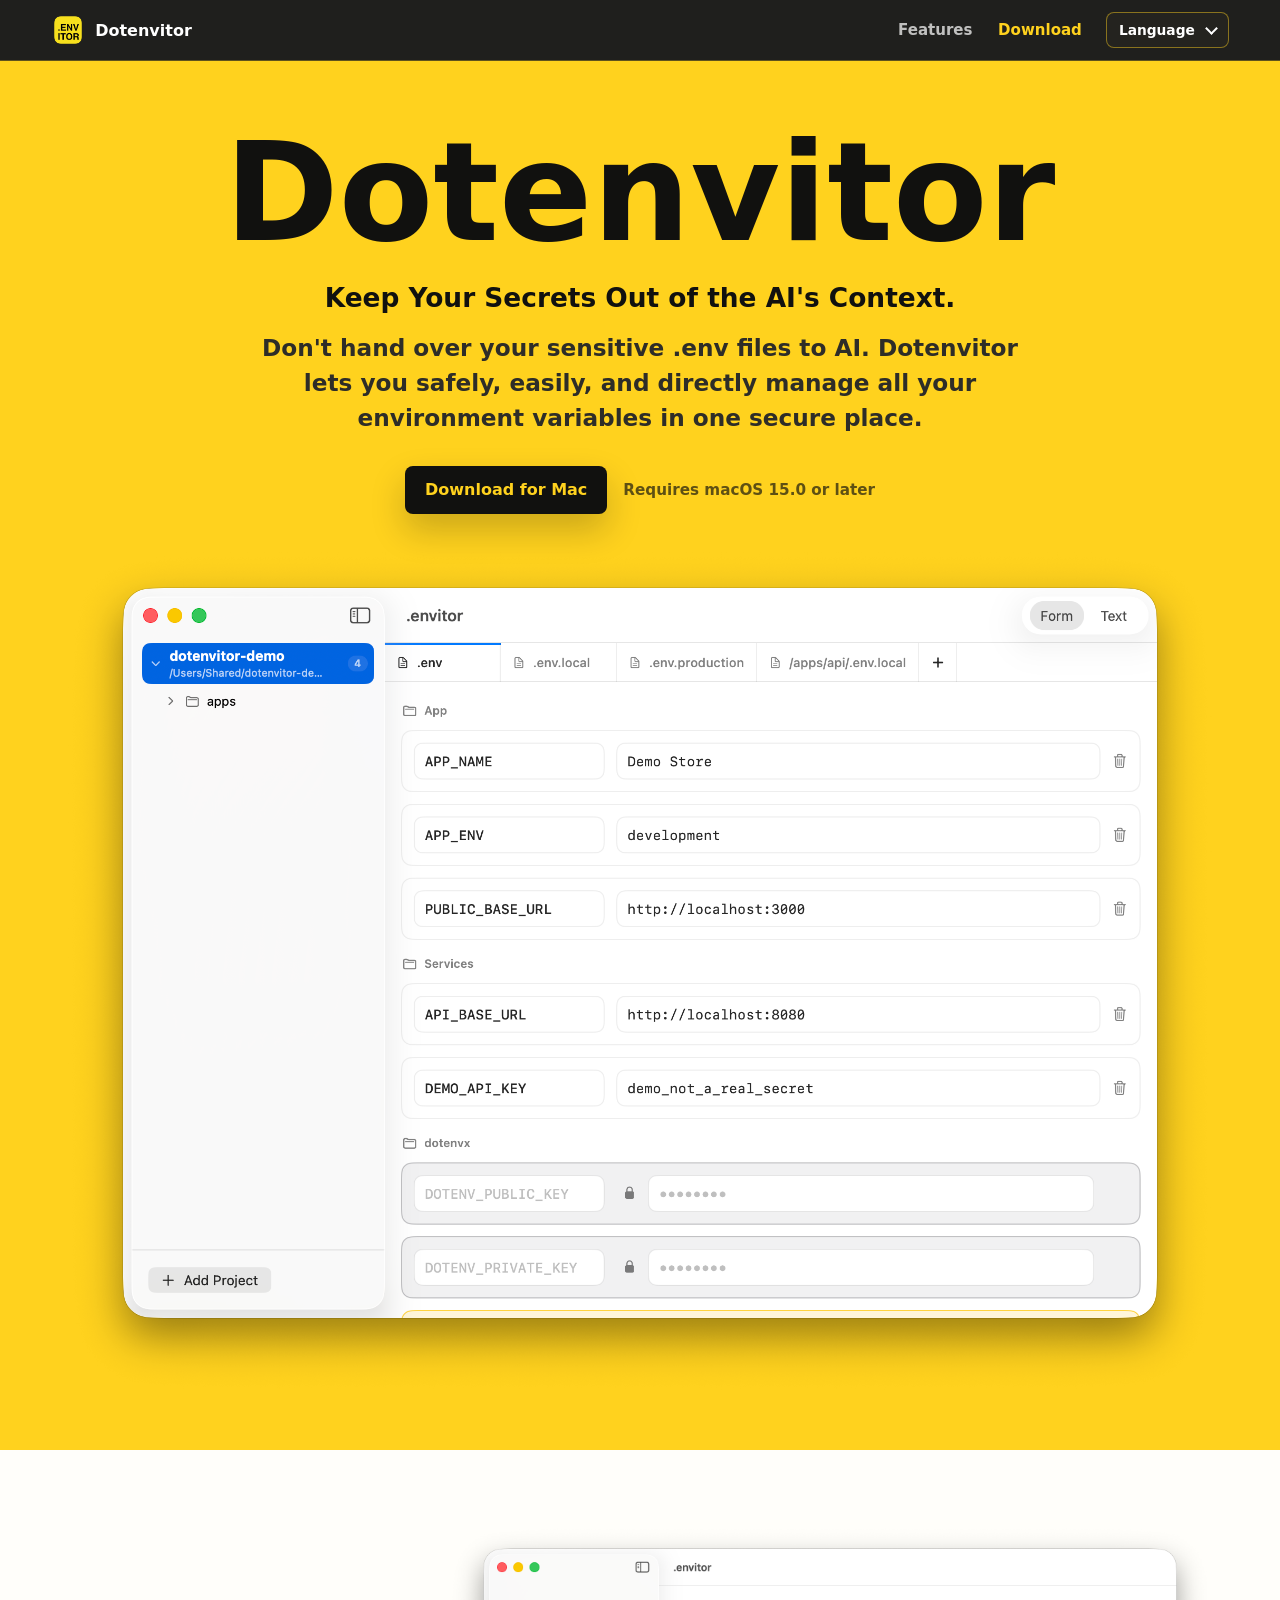
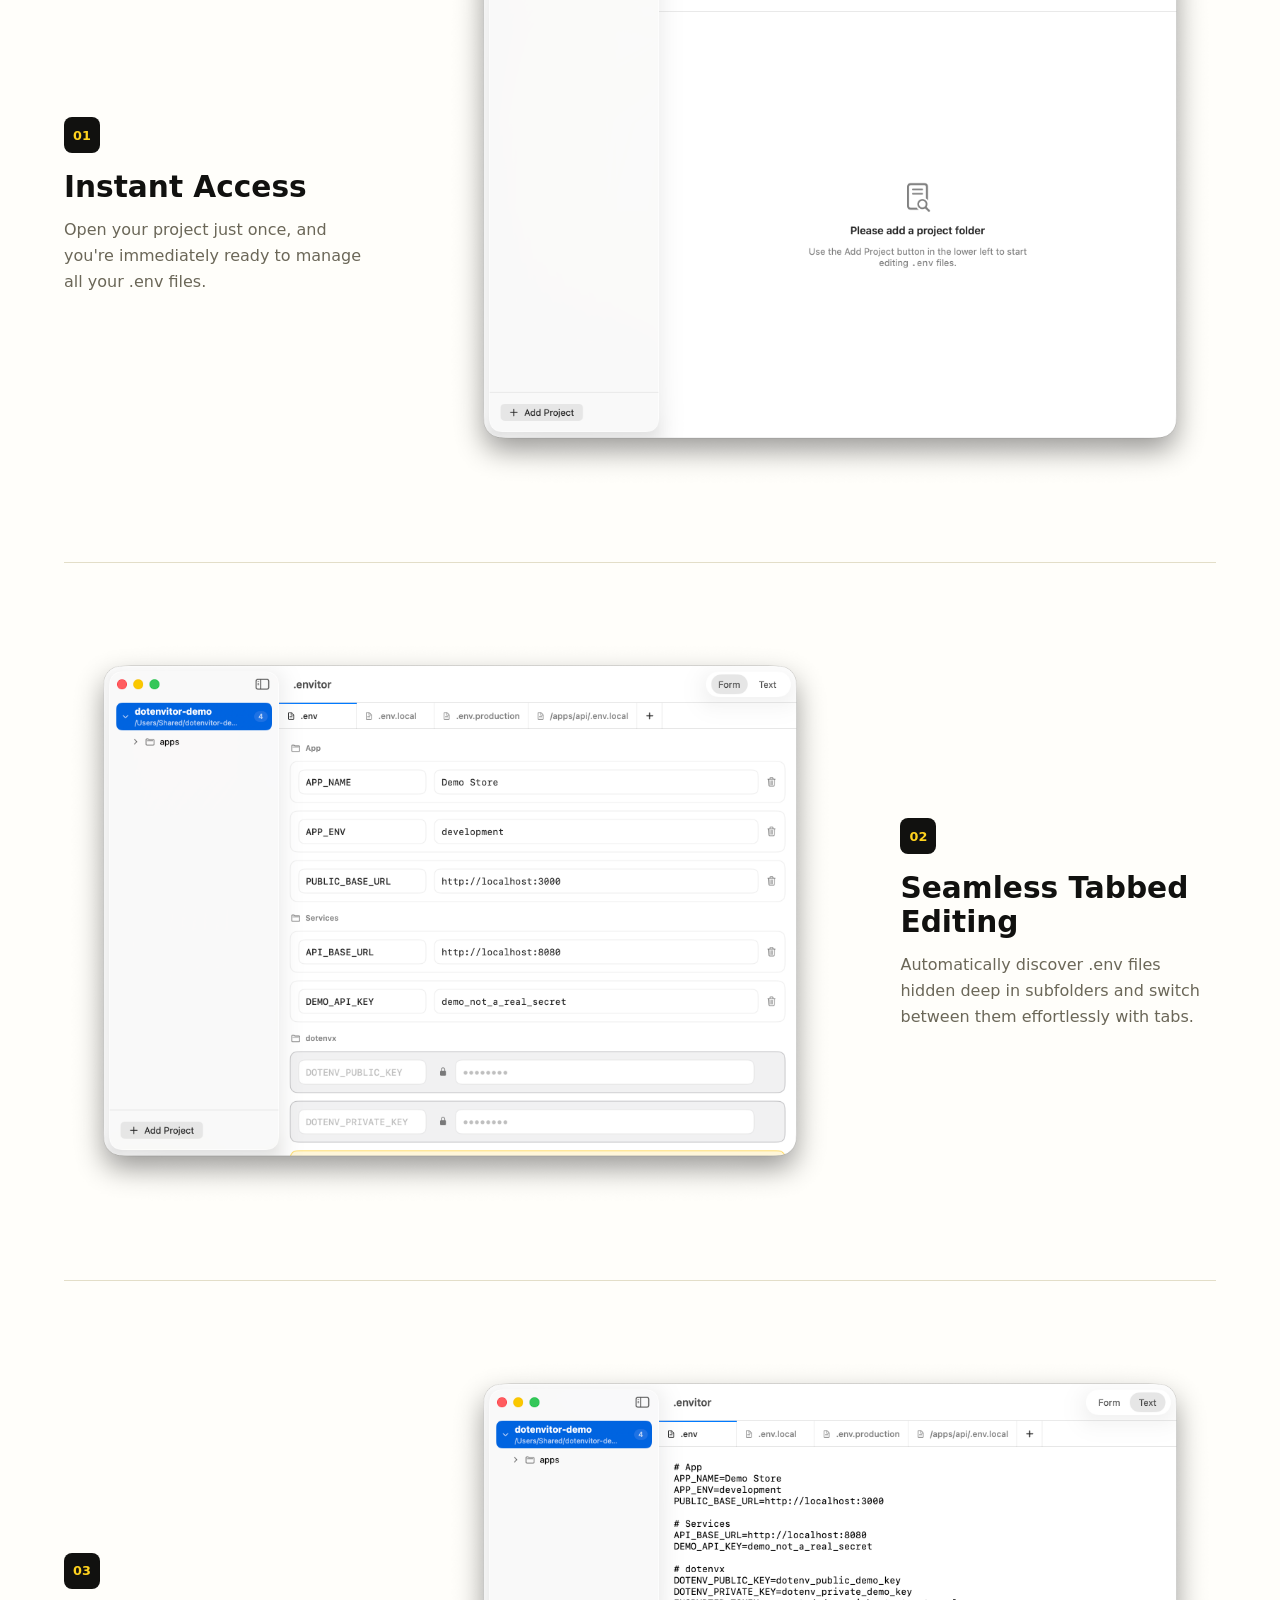
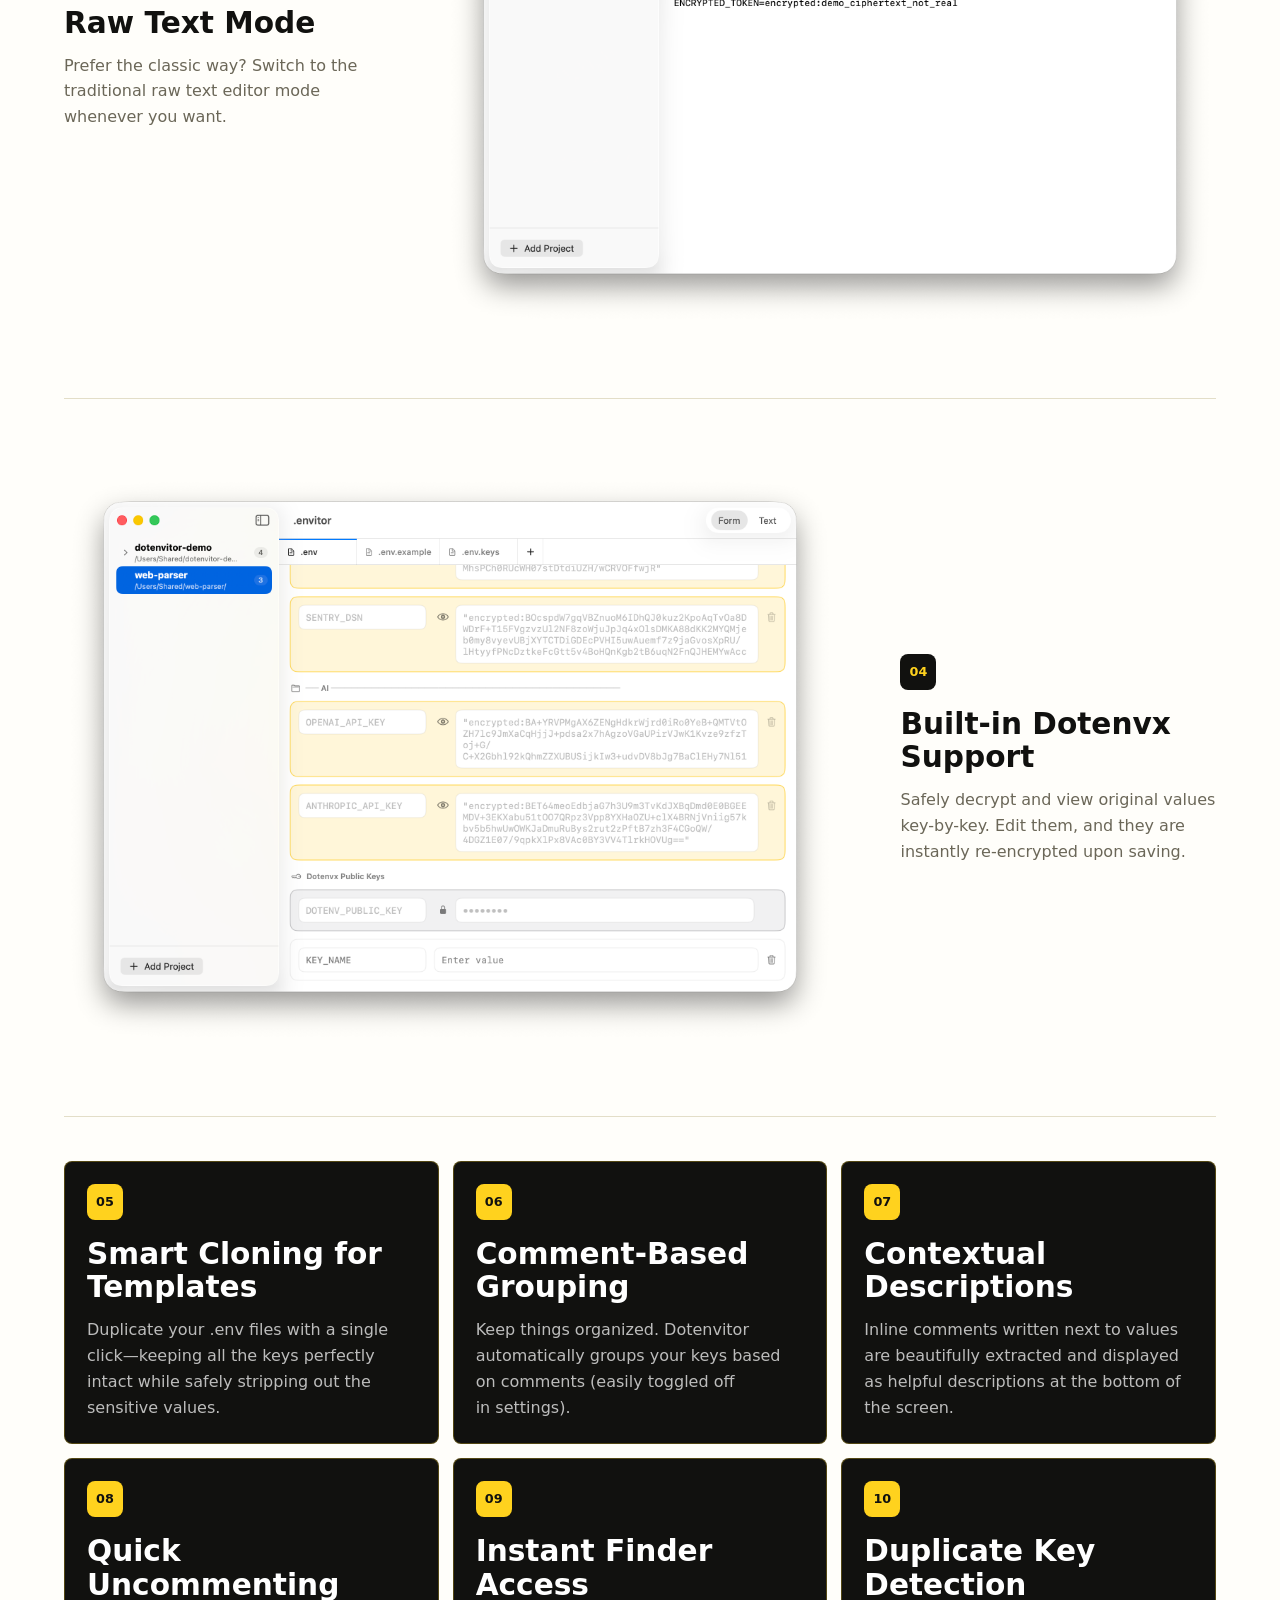
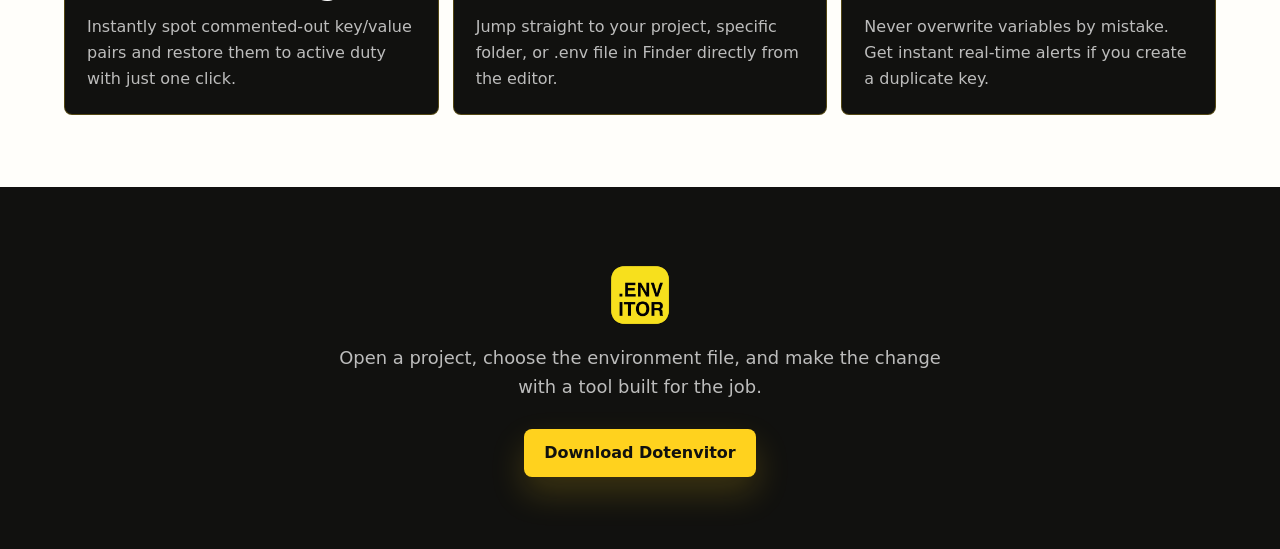
==== commit 450d17d3: "Apply provided landing page copy The public Pages site now mirrors the supplied multilingual hero an" ====
--- a/index.html
+++ b/index.html
@@ -3,16 +3,16 @@
   <head>
     <meta charset="utf-8">
     <meta name="viewport" content="width=device-width, initial-scale=1">
-    <title>Dotenvitor - A focused .env editor for macOS</title>
+    <title>Dotenvitor - Keep Your Secrets Out of the AI's Context</title>
     <meta
       name="description"
-      content="Dotenvitor gathers your project's .env files in one focused macOS editor."
+      content="Don't hand over your sensitive .env files to AI. Dotenvitor helps you manage environment variables directly in one secure place."
     >
     <meta name="theme-color" content="#ffd21e">
     <meta property="og:title" content="Dotenvitor">
     <meta
       property="og:description"
-      content="Open a project once, review every .env file, and edit values with a dedicated macOS workflow."
+      content="Keep your sensitive .env files out of the AI's context and manage environment variables directly with Dotenvitor."
     >
     <meta property="og:type" content="website">
     <link rel="icon" href="assets/img/dotenvitor-icon.png">
@@ -53,8 +53,11 @@
       <section class="hero" aria-labelledby="hero-title">
         <div class="hero-copy-block">
           <h1 id="hero-title">Dotenvitor</h1>
+          <p class="hero-headline" data-i18n="heroHeadline">
+            Keep Your Secrets Out of the AI's Context.
+          </p>
           <p class="hero-copy" data-i18n="heroCopy">
-            Gather your project's .env files in one focused editor, and keep sensitive values under your control.
+            Don't hand over your sensitive .env files to AI. Dotenvitor lets you safely, easily, and directly manage all your environment variables in one secure place.
           </p>
           <div class="hero-actions" aria-label="Download actions">
             <a class="button button-primary" href="https://bloooi.github.io/dotenvitor-releases/Dotenvitor-latest.dmg" target="_blank" rel="noopener" data-i18n="downloadForMac">
@@ -78,8 +81,8 @@
         <article class="feature-story">
           <div class="feature-copy">
             <span class="feature-mark">01</span>
-            <h3 data-i18n="featureOneTitle">Open a project once</h3>
-            <p data-i18n="featureOneBody">Choose a project folder and keep its environment files ready for quick edits.</p>
+            <h3 data-i18n="featureOneTitle">Instant Access</h3>
+            <p data-i18n="featureOneBody">Open your project just once, and you're immediately ready to manage all your .env files.</p>
           </div>
           <img
             src="assets/img/dotenvitor_S02.png"
@@ -93,8 +96,8 @@
         <article class="feature-story feature-story-reverse">
           <div class="feature-copy">
             <span class="feature-mark">02</span>
-            <h3 data-i18n="featureTwoTitle">Find every .env file</h3>
-            <p data-i18n="featureTwoBody">Root and nested environment files appear as tabs, so switching contexts stays simple.</p>
+            <h3 data-i18n="featureTwoTitle">Seamless Tabbed Editing</h3>
+            <p data-i18n="featureTwoBody">Automatically discover .env files hidden deep in subfolders and switch between them effortlessly with tabs.</p>
           </div>
           <img
             src="assets/img/dotenvitor_S01.png"
@@ -108,8 +111,8 @@
         <article class="feature-story">
           <div class="feature-copy">
             <span class="feature-mark">03</span>
-            <h3 data-i18n="featureThreeTitle">Edit as form or text</h3>
-            <p data-i18n="featureThreeBody">Use clean fields for routine changes, or switch to raw text when the file layout matters.</p>
+            <h3 data-i18n="featureThreeTitle">Raw Text Mode</h3>
+            <p data-i18n="featureThreeBody">Prefer the classic way? Switch to the traditional raw text editor mode whenever you want.</p>
           </div>
           <img
             src="assets/img/dotenvitor_S05.png"
@@ -123,8 +126,8 @@
         <article class="feature-story feature-story-reverse">
           <div class="feature-copy">
             <span class="feature-mark">04</span>
-            <h3 data-i18n="featureFourTitle">Works with dotenvx</h3>
-            <p data-i18n="featureFourBody">Dotenvx keys and encrypted values stay visible, clear, and separate from ordinary entries.</p>
+            <h3 data-i18n="featureFourTitle">Built-in Dotenvx Support</h3>
+            <p data-i18n="featureFourBody">Safely decrypt and view original values key-by-key. Edit them, and they are instantly re-encrypted upon saving.</p>
           </div>
           <img
             src="assets/img/dotenvitor_S06.png"
@@ -138,33 +141,33 @@
         <div class="feature-grid" id="more-features" aria-label="More features">
           <article>
             <span class="feature-mark">05</span>
-            <h3 data-i18n="featureFiveTitle">Duplicate env files</h3>
-            <p data-i18n="featureFiveBody">Copy a file with all values intact, or create a keys-only version for a fresh environment.</p>
+            <h3 data-i18n="featureFiveTitle">Smart Cloning for Templates</h3>
+            <p data-i18n="featureFiveBody">Duplicate your .env files with a single click—keeping all the keys perfectly intact while safely stripping out the sensitive values.</p>
           </article>
           <article>
             <span class="feature-mark">06</span>
-            <h3 data-i18n="featureSixTitle">Group with comments</h3>
-            <p data-i18n="featureSixBody">Turn descriptive comments into clear sections that keep related keys together.</p>
+            <h3 data-i18n="featureSixTitle">Comment-Based Grouping</h3>
+            <p data-i18n="featureSixBody">Keep things organized. Dotenvitor automatically groups your keys based on comments (easily toggled off in settings).</p>
           </article>
           <article>
             <span class="feature-mark">07</span>
-            <h3 data-i18n="featureSevenTitle">Keep notes in view</h3>
-            <p data-i18n="featureSevenBody">Inline comments remain attached to each row, so the context stays visible while you edit.</p>
+            <h3 data-i18n="featureSevenTitle">Contextual Descriptions</h3>
+            <p data-i18n="featureSevenBody">Inline comments written next to values are beautifully extracted and displayed as helpful descriptions at the bottom of the screen.</p>
           </article>
           <article>
             <span class="feature-mark">08</span>
-            <h3 data-i18n="featureEightTitle">Restore commented keys</h3>
-            <p data-i18n="featureEightBody">See disabled keys in the editor and bring them back when the configuration needs them.</p>
+            <h3 data-i18n="featureEightTitle">Quick Uncommenting</h3>
+            <p data-i18n="featureEightBody">Instantly spot commented-out key/value pairs and restore them to active duty with just one click.</p>
           </article>
           <article>
             <span class="feature-mark">09</span>
-            <h3 data-i18n="featureNineTitle">Reveal in Finder</h3>
-            <p data-i18n="featureNineBody">Open the selected project, folder, or environment file directly in Finder.</p>
+            <h3 data-i18n="featureNineTitle">Instant Finder Access</h3>
+            <p data-i18n="featureNineBody">Jump straight to your project, specific folder, or .env file in Finder directly from the editor.</p>
           </article>
           <article>
             <span class="feature-mark">10</span>
-            <h3 data-i18n="featureTenTitle">Catch duplicates early</h3>
-            <p data-i18n="featureTenBody">Repeated keys and values are highlighted where you edit, before they become easy to miss.</p>
+            <h3 data-i18n="featureTenTitle">Duplicate Key Detection</h3>
+            <p data-i18n="featureTenBody">Never overwrite variables by mistake. Get instant real-time alerts if you create a duplicate key.</p>
           </article>
         </div>
       </section>
@@ -183,34 +186,35 @@
         en: {
           navFeatures: "Features",
           navDownload: "Download",
-          heroCopy: "Gather your project's .env files in one focused editor, and keep sensitive values under your control.",
+          heroHeadline: "Keep Your Secrets Out of the AI's Context.",
+          heroCopy: "Don't hand over your sensitive .env files to AI. Dotenvitor lets you safely, easily, and directly manage all your environment variables in one secure place.",
           downloadForMac: "Download for Mac",
           downloadNote: "Requires macOS 15.0 or later",
           heroImageAlt: "Dotenvitor form editor with multiple .env files in one project",
-          featureOneTitle: "Open a project once",
-          featureOneBody: "Choose a project folder and keep its environment files ready for quick edits.",
+          featureOneTitle: "Instant Access",
+          featureOneBody: "Open your project just once, and you're immediately ready to manage all your .env files.",
           featureOneAlt: "Dotenvitor empty project screen with Add Project action",
-          featureTwoTitle: "Find every .env file",
-          featureTwoBody: "Root and nested environment files appear as tabs, so switching contexts stays simple.",
+          featureTwoTitle: "Seamless Tabbed Editing",
+          featureTwoBody: "Automatically discover .env files hidden deep in subfolders and switch between them effortlessly with tabs.",
           featureTwoAlt: "Dotenvitor form mode showing discovered .env tabs",
-          featureThreeTitle: "Edit as form or text",
-          featureThreeBody: "Use clean fields for routine changes, or switch to raw text when the file layout matters.",
+          featureThreeTitle: "Raw Text Mode",
+          featureThreeBody: "Prefer the classic way? Switch to the traditional raw text editor mode whenever you want.",
           featureThreeAlt: "Dotenvitor text mode showing .env content",
-          featureFourTitle: "Works with dotenvx",
-          featureFourBody: "Dotenvx keys and encrypted values stay visible, clear, and separate from ordinary entries.",
+          featureFourTitle: "Built-in Dotenvx Support",
+          featureFourBody: "Safely decrypt and view original values key-by-key. Edit them, and they are instantly re-encrypted upon saving.",
           featureFourAlt: "Dotenvitor screen showing dotenvx-related encrypted entries",
-          featureFiveTitle: "Duplicate env files",
-          featureFiveBody: "Copy a file with all values intact, or create a keys-only version for a fresh environment.",
-          featureSixTitle: "Group with comments",
-          featureSixBody: "Turn descriptive comments into clear sections that keep related keys together.",
-          featureSevenTitle: "Keep notes in view",
-          featureSevenBody: "Inline comments remain attached to each row, so the context stays visible while you edit.",
-          featureEightTitle: "Restore commented keys",
-          featureEightBody: "See disabled keys in the editor and bring them back when the configuration needs them.",
-          featureNineTitle: "Reveal in Finder",
-          featureNineBody: "Open the selected project, folder, or environment file directly in Finder.",
-          featureTenTitle: "Catch duplicates early",
-          featureTenBody: "Repeated keys and values are highlighted where you edit, before they become easy to miss.",
+          featureFiveTitle: "Smart Cloning for Templates",
+          featureFiveBody: "Duplicate your .env files with a single click—keeping all the keys perfectly intact while safely stripping out the sensitive values.",
+          featureSixTitle: "Comment-Based Grouping",
+          featureSixBody: "Keep things organized. Dotenvitor automatically groups your keys based on comments (easily toggled off in settings).",
+          featureSevenTitle: "Contextual Descriptions",
+          featureSevenBody: "Inline comments written next to values are beautifully extracted and displayed as helpful descriptions at the bottom of the screen.",
+          featureEightTitle: "Quick Uncommenting",
+          featureEightBody: "Instantly spot commented-out key/value pairs and restore them to active duty with just one click.",
+          featureNineTitle: "Instant Finder Access",
+          featureNineBody: "Jump straight to your project, specific folder, or .env file in Finder directly from the editor.",
+          featureTenTitle: "Duplicate Key Detection",
+          featureTenBody: "Never overwrite variables by mistake. Get instant real-time alerts if you create a duplicate key.",
           finalBody: "Open a project, choose the environment file, and make the change with a tool built for the job.",
           languageLabel: "Language",
           finalDownload: "Download Dotenvitor"
@@ -218,34 +222,35 @@
         ko: {
           navFeatures: "기능",
           navDownload: "다운로드",
-          heroCopy: "프로젝트 곳곳의 .env 파일을 한곳에서 열고, 민감한 값은 직접 확인하며 수정하세요.",
+          heroHeadline: "민감한 환경변수, AI에게 넘기지 마세요.",
+          heroCopy: "바이브 코딩은 AI에게 맡기더라도, 중요한 .env 파일은 직접 관리해야 합니다. 프로젝트 곳곳에 숨겨진 환경변수를 한곳에서 안전하고 직관적으로 수정하세요.",
           downloadForMac: "Mac용 다운로드",
           downloadNote: "macOS 15.0 이상",
           heroImageAlt: "한 프로젝트의 여러 .env 파일을 보여주는 Dotenvitor 폼 편집 화면",
-          featureOneTitle: "프로젝트를 한 번만 열기",
-          featureOneBody: "프로젝트 폴더를 선택하면 필요한 환경 파일을 바로 수정할 수 있게 정리합니다.",
+          featureOneTitle: "단 한 번의 연결",
+          featureOneBody: "프로젝트 폴더를 한 번만 열면 모든 .env 파일 수정 준비가 끝납니다.",
           featureOneAlt: "프로젝트 추가 화면이 보이는 Dotenvitor 빈 프로젝트 화면",
-          featureTwoTitle: ".env 파일 자동 탐색",
-          featureTwoBody: "루트와 하위 폴더의 환경 파일을 탭으로 모아, 파일 전환을 빠르게 합니다.",
+          featureTwoTitle: "탭 기반의 빠른 전환",
+          featureTwoBody: "하위 폴더 깊숙이 있는 .env 파일까지 자동으로 찾아내어, 편리한 탭 화면으로 넘나들며 수정할 수 있습니다.",
           featureTwoAlt: "찾아낸 .env 탭을 보여주는 Dotenvitor 폼 모드",
-          featureThreeTitle: "폼과 텍스트로 편집",
-          featureThreeBody: "평소에는 입력 폼으로 빠르게 수정하고, 필요할 때는 원문 그대로 확인합니다.",
+          featureThreeTitle: "익숙한 텍스트 에디터 모드",
+          featureThreeBody: "기존 방식이 그립다면 언제든 친숙한 원문 텍스트 에디터 모드로 전환해 편집할 수 있습니다.",
           featureThreeAlt: ".env 내용을 보여주는 Dotenvitor 텍스트 모드",
-          featureFourTitle: "dotenvx 작업 지원",
-          featureFourBody: "dotenvx 키와 암호화된 값을 일반 항목과 구분해 보여줍니다.",
+          featureFourTitle: "Dotenvx 완벽 지원",
+          featureFourBody: "암호화된 키를 개별적으로 복호화하여 원문을 확인하고, 수정 즉시 다시 안전하게 암호화합니다.",
           featureFourAlt: "dotenvx 암호화 항목을 보여주는 Dotenvitor 화면",
-          featureFiveTitle: "env 파일 복제",
-          featureFiveBody: "값까지 그대로 복사하거나, 키만 남긴 새 파일로 환경별 설정을 준비합니다.",
-          featureSixTitle: "주석으로 그룹 정리",
-          featureSixBody: "설명 주석을 섹션처럼 활용해 관련 키를 자연스럽게 묶어 보여줍니다.",
-          featureSevenTitle: "인라인 주석 보존",
-          featureSevenBody: "값 옆에 적어둔 설명을 함께 보여주어 수정 중에도 맥락을 놓치지 않습니다.",
-          featureEightTitle: "꺼둔 키 다시 사용",
-          featureEightBody: "주석 처리된 키도 목록에서 확인하고, 필요할 때 바로 활성화할 수 있습니다.",
-          featureNineTitle: "Finder로 이동",
-          featureNineBody: "선택한 프로젝트, 폴더, 환경 파일의 위치를 Finder에서 바로 엽니다.",
-          featureTenTitle: "중복 항목 빠르게 확인",
-          featureTenBody: "반복된 키와 값을 편집 화면에서 바로 표시해 실수를 줄입니다.",
+          featureFiveTitle: "스마트 템플릿 복제",
+          featureFiveBody: "복제 버튼 하나로 민감한 '값(Value)'은 깔끔하게 비우고 '키(Key)'만 남긴 안전한 .env파일을 생성합니다.",
+          featureSixTitle: "주석 기반 자동 그룹화",
+          featureSixBody: "작성해둔 주석을 기준으로 키들을 깔끔하게 그룹핑하여 보여줍니다. (설정에서 켜고 끌 수 있습니다.)",
+          featureSevenTitle: "친절한 하단 설명 뷰",
+          featureSevenBody: "값 옆에 메모해 둔 인라인 주석을 에디터 하단에 설명글처럼 알아보기 쉽게 띄워줍니다.",
+          featureEightTitle: "원클릭 주석 해제",
+          featureEightBody: "주석 처리되어 비활성화된 키/값들을 한눈에 파악하고, 클릭 한 번으로 손쉽게 주석을 제거해 다시 사용할 수 있습니다.",
+          featureNineTitle: "Finder(탐색기) 바로가기",
+          featureNineBody: "작업 중인 프로젝트, 폴더, 혹은 특정 .env 파일을 클릭 한 번으로 Finder에서 즉시 열어볼 수 있습니다.",
+          featureTenTitle: "중복 키 감지 알림",
+          featureTenBody: "실수로 같은 이름의 키를 중복 생성하면 에디터가 즉시 알려주어 설정 오류를 미연에 방지합니다.",
           finalBody: "프로젝트를 열고, 환경 파일을 고른 뒤, 전용 도구 안에서 바로 수정하세요.",
           languageLabel: "언어",
           finalDownload: "Dotenvitor 다운로드"
@@ -253,34 +258,35 @@
         ja: {
           navFeatures: "機能",
           navDownload: "ダウンロード",
-          heroCopy: "プロジェクト内の .env ファイルをひとつのエディタに集め、重要な値を自分の手で確認しながら編集できます。",
+          heroHeadline: "機密データをAIのコンテキストから守りましょう。",
+          heroCopy: "重要な.envファイルまでAIに任せる必要はありません。プロジェクト内のすべての環境変数を、1つの場所で安全かつ直感的に直接管理・編集できます。",
           downloadForMac: "Mac版をダウンロード",
           downloadNote: "macOS 15.0以降",
           heroImageAlt: "1つのプロジェクト内の複数の .env ファイルを表示するDotenvitorのフォーム編集画面",
-          featureOneTitle: "プロジェクトを一度開くだけ",
-          featureOneBody: "プロジェクトフォルダを選ぶだけで、必要な環境ファイルをすぐ編集できます。",
+          featureOneTitle: "インスタントアクセス",
+          featureOneBody: "プロジェクトを一度開くだけで、すぐにすべての.envファイルを編集できます。",
           featureOneAlt: "プロジェクト追加画面が表示されたDotenvitorの空プロジェクト画面",
-          featureTwoTitle: ".env ファイルを自動で検出",
-          featureTwoBody: "ルートやサブフォルダの環境ファイルをタブにまとめ、素早く切り替えられます。",
+          featureTwoTitle: "シームレスなタブ編集",
+          featureTwoBody: "サブフォルダ内の.envファイルも自動検出し、タブを切り替えるだけでスムーズに編集可能です。",
           featureTwoAlt: "検出された .env タブを表示するDotenvitorのフォームモード",
-          featureThreeTitle: "フォームでもテキストでも編集",
-          featureThreeBody: "普段はフォームで手早く編集し、必要なときは元のテキストをそのまま確認できます。",
+          featureThreeTitle: "テキストエディタモード",
+          featureThreeBody: "従来の方法がお好みですか？いつでも標準のテキストエディタモードに切り替えて直接編集できます。",
           featureThreeAlt: ".env の内容を表示するDotenvitorのテキストモード",
-          featureFourTitle: "dotenvx ワークフローに対応",
-          featureFourBody: "dotenvx のキーや暗号化された値を、通常の項目と分けて見やすく表示します。",
+          featureFourTitle: "Dotenvxネイティブ対応",
+          featureFourBody: "キーごとに復号化して元の値を確認。編集して保存すると、即座に再暗号化されます。",
           featureFourAlt: "dotenvx の暗号化項目を表示するDotenvitor画面",
-          featureFiveTitle: "envファイルを複製",
-          featureFiveBody: "値ごとコピーすることも、キーだけを残して新しい環境用に用意することもできます。",
-          featureSixTitle: "コメントで整理",
-          featureSixBody: "説明コメントをセクションとして扱い、関連するキーを自然にまとめます。",
-          featureSevenTitle: "インラインコメントを保持",
-          featureSevenBody: "値の横に書いた説明を表示したまま編集できるので、意図を見失いません。",
-          featureEightTitle: "無効化したキーを戻す",
-          featureEightBody: "コメントアウトしたキーも一覧で確認し、必要になったらすぐ有効化できます。",
-          featureNineTitle: "Finderで表示",
-          featureNineBody: "選択中のプロジェクト、フォルダ、環境ファイルをFinderで直接開けます。",
-          featureTenTitle: "重複を早めに確認",
-          featureTenBody: "重複したキーや値を編集画面で示し、見落としを防ぎます。",
+          featureFiveTitle: "スマートテンプレート複製",
+          featureFiveBody: "クリック1つでファイル複製。機密性の高い「値」のみを安全に削除し、「キー」だけを残したテンプレートを簡単に作成できます。",
+          featureSixTitle: "コメントベースの自動グループ化",
+          featureSixBody: "コメントに基づいてキーを自動的にグループ化し、整理されたビューを提供します（設定でオフにすることも可能）。",
+          featureSevenTitle: "スマートな説明表示",
+          featureSevenBody: "値の横に書かれたインラインコメントを抽出し、画面下部にわかりやすい説明として表示します。",
+          featureEightTitle: "ワンクリックでコメント解除",
+          featureEightBody: "コメントアウトされたキーと値のペアを瞬時に視覚化し、クリック1つで有効化して再利用できます。",
+          featureNineTitle: "Finderへ瞬時にアクセス",
+          featureNineBody: "エディタから直接、プロジェクト、フォルダ、または特定の.envファイルをFinderで素早く開くことができます。",
+          featureTenTitle: "重複キー検知",
+          featureTenBody: "誤って同じキーを上書きする心配はありません。重複するキーが検出されると、リアルタイムで警告を受け取れます。",
           finalBody: "プロジェクトを開き、環境ファイルを選び、専用ツールの中でそのまま編集できます。",
           languageLabel: "言語",
           finalDownload: "Dotenvitorをダウンロード"
@@ -288,34 +294,35 @@
         zh: {
           navFeatures: "功能",
           navDownload: "下载",
-          heroCopy: "把项目里的 .env 文件集中到一个编辑器中，重要的值由你亲自查看和修改。",
+          heroHeadline: "别让 AI 偷看你的敏感配置。",
+          heroCopy: "代码交给 AI，但环境变量请掌握在自己手中。在一个安全的地方，直观、便捷地集中管理和编辑项目中的所有 .env 文件。",
           downloadForMac: "下载 Mac 版",
           downloadNote: "macOS 15.0 或更高版本",
           heroImageAlt: "Dotenvitor 表单编辑界面，显示一个项目中的多个 .env 文件",
-          featureOneTitle: "只需打开一次项目",
-          featureOneBody: "选择项目文件夹后，相关环境文件会整理好，随时可以编辑。",
+          featureOneTitle: "一次导入，即刻编辑",
+          featureOneBody: "只需打开项目一次，即可立即准备好管理所有的 .env 文件。",
           featureOneAlt: "显示添加项目操作的 Dotenvitor 空项目界面",
-          featureTwoTitle: "自动找到 .env 文件",
-          featureTwoBody: "根目录和子目录里的环境文件会以标签呈现，切换更直接。",
+          featureTwoTitle: "无缝标签页切换",
+          featureTwoBody: "自动扫描并发现子文件夹中的 .env 文件，通过标签页轻松切换、高效编辑。",
           featureTwoAlt: "Dotenvitor 表单模式，显示已发现的 .env 标签",
-          featureThreeTitle: "表单和文本都能编辑",
-          featureThreeBody: "日常修改用表单更快；需要查看文件结构时，也可以切到原始文本。",
+          featureThreeTitle: "纯文本编辑模式",
+          featureThreeBody: "习惯了传统方式？您可以随时切换回经典的纯文本编辑器模式进行修改。",
           featureThreeAlt: "Dotenvitor 文本模式，显示 .env 内容",
-          featureFourTitle: "支持 dotenvx 流程",
-          featureFourBody: "dotenvx 密钥和加密值会与普通条目区分显示，更容易看清状态。",
+          featureFourTitle: "原生支持 Dotenvx",
+          featureFourBody: "支持按键值单独解密查看原文，修改后保存即可瞬间完成自动加密。",
           featureFourAlt: "Dotenvitor 界面，显示 dotenvx 加密条目",
-          featureFiveTitle: "复制 env 文件",
-          featureFiveBody: "可以连同值一起复制，也可以只保留键，用来准备新的环境配置。",
-          featureSixTitle: "用注释整理分组",
-          featureSixBody: "把说明性注释当作分区，让相关的键自然归在一起。",
-          featureSevenTitle: "保留行内注释",
-          featureSevenBody: "值旁边的说明会一直显示，编辑时也能保留上下文。",
-          featureEightTitle: "恢复已注释的键",
-          featureEightBody: "被注释掉的键也会列出，需要时可以直接重新启用。",
-          featureNineTitle: "在 Finder 中显示",
-          featureNineBody: "直接在 Finder 中打开当前项目、文件夹或环境文件的位置。",
-          featureTenTitle: "提前发现重复项",
-          featureTenBody: "重复的键和值会在编辑处提示，减少不易察觉的错误。",
+          featureFiveTitle: "智能克隆模板",
+          featureFiveBody: "一键复制 .env 文件——完美保留所有“键（Key）”，同时安全清空所有敏感的“值（Value）”。",
+          featureSixTitle: "基于注释的自动分组",
+          featureSixBody: "自动根据注释将您的环境变量进行逻辑分组，界面更清爽（可在设置中随时关闭）。",
+          featureSevenTitle: "底部提示视图",
+          featureSevenBody: "提取写在值旁边的内联注释，并在编辑器底部作为清晰的说明提示展示给您。",
+          featureEightTitle: "快速取消注释",
+          featureEightBody: "轻松识别被注释掉的键值对，只需一键即可去除注释，恢复使用。",
+          featureNineTitle: "快捷直达 Finder",
+          featureNineBody: "无需繁琐查找，一键即可在 Finder 中直接定位并打开项目、文件夹或特定的 .env 文件。",
+          featureTenTitle: "重复键名检测",
+          featureTenBody: "告别配置冲突。当检测到重复的键名时，编辑器会立即向您发出警告。",
           finalBody: "打开项目，选择环境文件，然后用专门的工具完成修改。",
           languageLabel: "语言",
           finalDownload: "下载 Dotenvitor"
--- a/assets/css/site.css
+++ b/assets/css/site.css
@@ -243,6 +243,16 @@
   letter-spacing: 0;
 }
 
+.hero-headline {
+  max-width: 820px;
+  margin: 26px auto 0;
+  color: var(--ink);
+  font-size: 1.65rem;
+  line-height: 1.3;
+  font-weight: 850;
+  overflow-wrap: anywhere;
+}
+
 h2 {
   margin: 0;
   font-size: 3.6rem;
@@ -259,7 +269,7 @@
 
 .hero-copy {
   max-width: 760px;
-  margin: 26px auto 0;
+  margin: 16px auto 0;
   color: var(--ink-soft);
   font-size: 1.45rem;
   line-height: 1.5;
@@ -549,6 +559,11 @@
     overflow-wrap: anywhere;
   }
 
+  .hero-headline {
+    font-size: 1.32rem;
+    overflow-wrap: anywhere;
+  }
+
   .feature-copy p,
   .feature-grid p,
   .final-cta p {
